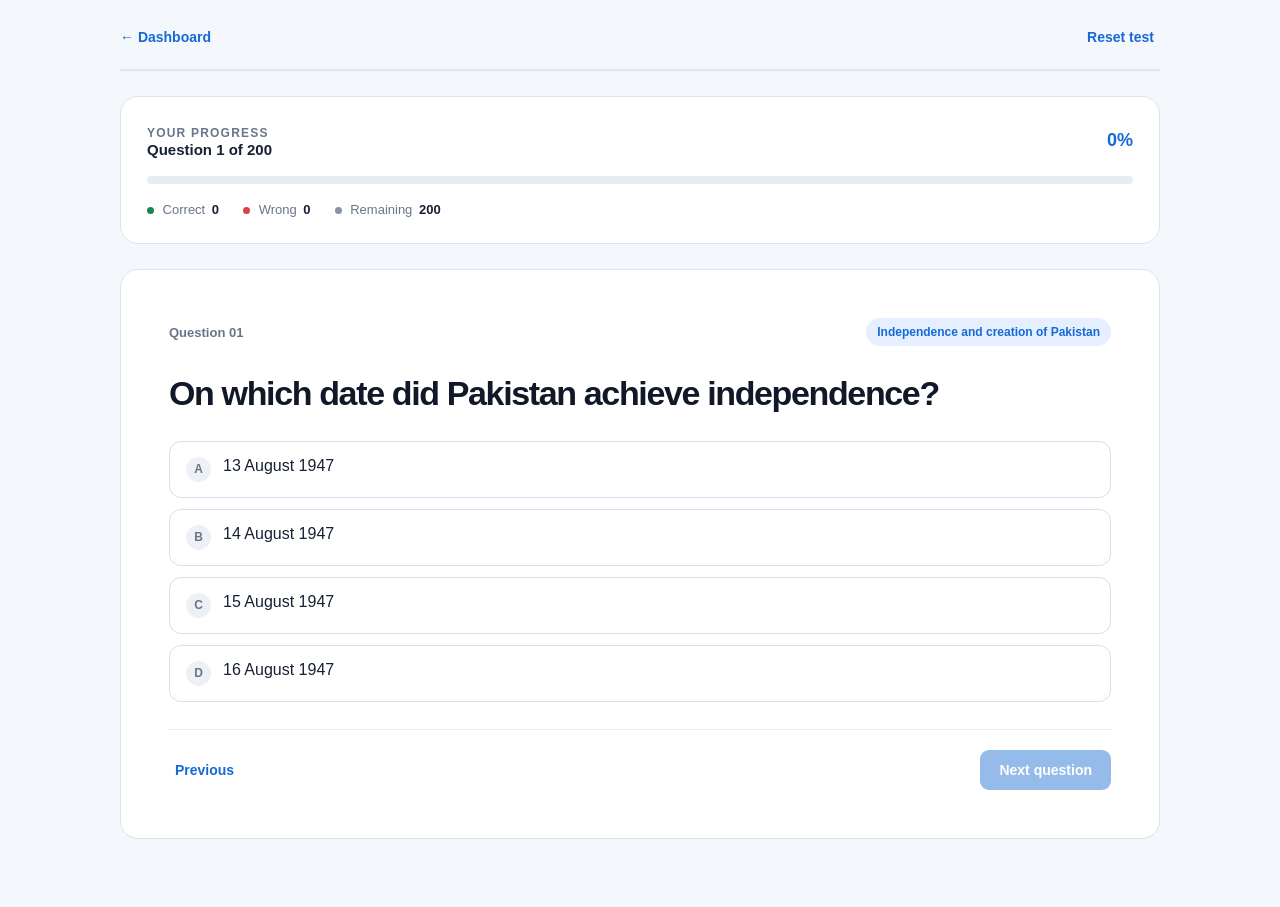
==== quiz.html @ 8bf79885 "Code Updated" ====
<!doctype html>
<html lang="en">
  <head>
    <meta charset="UTF-8" />
    <meta name="viewport" content="width=device-width, initial-scale=1" />
    <meta name="theme-color" content="#f4f7fb" />
    <title>MCQs Practice</title>
    <link rel="stylesheet" href="styles.css" />
  </head>
  <body class="quiz-page">
    <main class="app-shell">
      <header class="topbar">
        <a class="back-link" href="index.html" aria-label="Back to dashboard">← Dashboard</a>
        <button class="reset-button" id="reset-button" type="button">Reset test</button>
      </header>

      <section class="progress-card" aria-label="Test progress">
        <div class="progress-head">
          <div>
            <span class="muted-label">Your progress</span>
            <strong id="progress-label">Question 1 of 200</strong>
          </div>
          <span class="progress-percent" id="progress-percent">0%</span>
        </div>
        <div class="progress-track"><div class="progress-fill" id="progress-fill"></div></div>
        <div class="score-row">
          <span><i class="dot dot-correct"></i> Correct <strong id="correct-count">0</strong></span>
          <span><i class="dot dot-wrong"></i> Wrong <strong id="wrong-count">0</strong></span>
          <span><i class="dot dot-pending"></i> Remaining <strong id="remaining-count">200</strong></span>
        </div>
      </section>

      <section class="question-card" id="question-card">
        <div class="question-meta">
          <span class="question-number" id="question-number">Question 01</span>
          <span class="topic-pill" id="topic-pill">Pakistan Studies</span>
        </div>
        <h2 id="question-text">Loading your questions…</h2>
        <div class="options" id="options" role="group" aria-label="Answer choices"></div>
        <div class="feedback" id="feedback" aria-live="polite"></div>
        <div class="action-row">
          <button class="secondary-button" id="previous-button" type="button">Previous</button>
          <button class="primary-button" id="next-button" type="button" disabled>Choose an answer</button>
        </div>
      </section>

      <section class="complete-card hidden" id="complete-card">
        <div class="complete-icon">✓</div>
        <p class="eyebrow">Test complete</p>
        <h2>Nice work. You finished the test.</h2>
        <p class="completion-summary" id="completion-summary"></p>
        <button class="primary-button" id="restart-button" type="button">Try again</button>
      </section>
      <p class="loading-error hidden" id="loading-error">Questions could not be loaded. Please try again.</p>
    </main>
    <script src="app.js"></script>
  </body>
</html>
---- styles.css ----
:root {
  color-scheme: light;
  font-family: -apple-system, BlinkMacSystemFont, "SF Pro Display", "Helvetica Neue", sans-serif;
  color: #172033;
  background: #f4f7fb;
  font-synthesis: none;
  text-rendering: optimizeLegibility;
}

* { box-sizing: border-box; }
body { margin: 0; min-width: 320px; background: #f4f7fb; }
button, a { font: inherit; }
a { color: inherit; text-decoration: none; }
button { cursor: pointer; }

.dashboard-shell, .app-shell { width: min(100% - 32px, 1040px); margin: 0 auto; }
.dashboard-shell { padding: 70px 0; }
.brand { display: flex; align-items: center; gap: 15px; }
.brand-mark {
  display: grid; place-items: center; width: 52px; height: 52px;
  border-radius: 14px; color: #fff; background: #1268d9; font-size: 24px; font-weight: 800;
}
.eyebrow, .muted-label {
  margin: 0 0 5px; color: #69758a; font-size: 12px; font-weight: 800;
  letter-spacing: .1em; text-transform: uppercase;
}
h1, h2, p { margin-top: 0; }
h1 { margin-bottom: 0; color: #111827; font-size: clamp(24px, 4vw, 36px); letter-spacing: -.04em; }
.quiz-grid { display: grid; grid-template-columns: repeat(3, 1fr); gap: 18px; }
.quiz-tile {
  display: flex; align-items: center; min-height: 170px; padding: 25px;
  border: 0; border-radius: 18px; transition: transform .18s ease;
}
.quiz-tile:hover { transform: translateY(-3px); }
.tile-blue { color: #fff; background: #1769d5; }
.tile-green { color: #123b2b; background: #a9dec4; }
.tile-orange { color: #4a2d0b; background: #ffd18a; }
.tile-content { display: flex; flex: 1; flex-direction: column; gap: 7px; }
.tile-content strong { font-size: 18px; line-height: 1.2; }
.tile-content span { font-size: 13px; opacity: .78; }

.app-shell { padding: 28px 0 68px; }
.topbar {
  display: flex; align-items: center; justify-content: space-between; gap: 18px;
  padding-bottom: 23px; border-bottom: 2px solid #dfe6ef;
}
.back-link { color: #1769d5; font-size: 14px; font-weight: 750; }
.reset-button { border: 0; color: #1769d5; background: transparent; font-size: 14px; font-weight: 750; }
.progress-card, .question-card, .complete-card {
  margin-top: 25px; padding: 26px; border: 1px solid #dbe3ec; border-radius: 18px; background: #fff;
}
.progress-head, .score-row, .action-row, .question-meta { display: flex; align-items: center; justify-content: space-between; }
.progress-head { gap: 16px; }
.progress-head strong { display: block; font-size: 15px; }
.progress-percent { color: #1769d5; font-size: 18px; font-weight: 800; }
.progress-track { height: 8px; margin: 18px 0; overflow: hidden; border-radius: 8px; background: #e8edf3; }
.progress-fill { width: 0; height: 100%; background: #1769d5; transition: width .3s ease; }
.score-row { justify-content: flex-start; gap: 24px; color: #69758a; font-size: 13px; }
.score-row strong { margin-left: 3px; color: #172033; }
.dot { display: inline-block; width: 7px; height: 7px; margin-right: 5px; border-radius: 50%; }
.dot-correct { background: #198754; } .dot-wrong { background: #d64545; } .dot-pending { background: #8793a5; }
.question-card { padding: clamp(27px, 5vw, 48px); }
.question-number { color: #69758a; font-size: 13px; font-weight: 750; }
.topic-pill { padding: 7px 11px; border-radius: 999px; color: #1769d5; background: #e5efff; font-size: 12px; font-weight: 750; }
h2 { color: #111827; }
.question-card h2 { margin: 27px 0; font-size: clamp(24px, 4vw, 34px); line-height: 1.2; letter-spacing: -.04em; }
.options { display: grid; gap: 11px; }
.option {
  display: flex; align-items: flex-start; width: 100%; padding: 15px 16px;
  border: 1px solid #d5dee9; border-radius: 12px; color: #172033; background: #fff;
  text-align: left; transition: border-color .15s, background .15s;
}
.option:hover:not(:disabled) { border-color: #1769d5; background: #f2f7ff; }
.option:disabled { cursor: default; }
.option-letter {
  display: grid; flex: 0 0 25px; place-items: center; width: 25px; height: 25px;
  margin-right: 12px; border-radius: 50%; color: #69758a; background: #edf1f5; font-size: 12px; font-weight: 800;
}
.option.correct { border-color: #198754; background: #e8f7ef; }
.option.correct .option-letter { color: #fff; background: #198754; }
.option.wrong { border-color: #d64545; background: #fff0f0; }
.option.wrong .option-letter { color: #fff; background: #d64545; }
.feedback { margin-top: 18px; color: #198754; font-size: 14px; font-weight: 600; line-height: 1.5; }
.feedback strong { color: #146c43; font-weight: 800; }
.action-row { margin-top: 27px; padding-top: 20px; border-top: 1px solid #e8edf3; }
.primary-button { padding: 12px 19px; border: 0; border-radius: 9px; color: #fff; background: #1769d5; font-size: 14px; font-weight: 750; }
.primary-button:hover:not(:disabled) { background: #0e58ba; }
.primary-button:disabled { cursor: not-allowed; opacity: .45; }
.secondary-button { border: 0; color: #1769d5; background: transparent; font-size: 14px; font-weight: 750; }
.complete-card { padding: 55px 30px; text-align: center; }
.complete-icon { display: grid; place-items: center; width: 56px; height: 56px; margin: 0 auto 20px; border-radius: 50%; color: #fff; background: #198754; font-size: 30px; }
.complete-card h2 { margin: 12px 0; }
.completion-summary { margin: 0 auto 26px; color: #69758a; line-height: 1.6; }
.loading-error { margin-top: 20px; padding: 15px; color: #a52b2b; background: #ffe8e8; }
.hidden { display: none; }

@media (max-width: 700px) {
  .dashboard-shell, .app-shell { width: min(100% - 24px, 560px); }
  .dashboard-shell { padding-top: 28px; }
  .quiz-grid { grid-template-columns: 1fr; gap: 12px; }
  .quiz-tile { min-height: 112px; padding: 20px; }
  .topbar { padding-bottom: 18px; }
  .progress-card, .question-card { padding: 21px; }
  .score-row { justify-content: space-between; gap: 8px; font-size: 12px; }
}
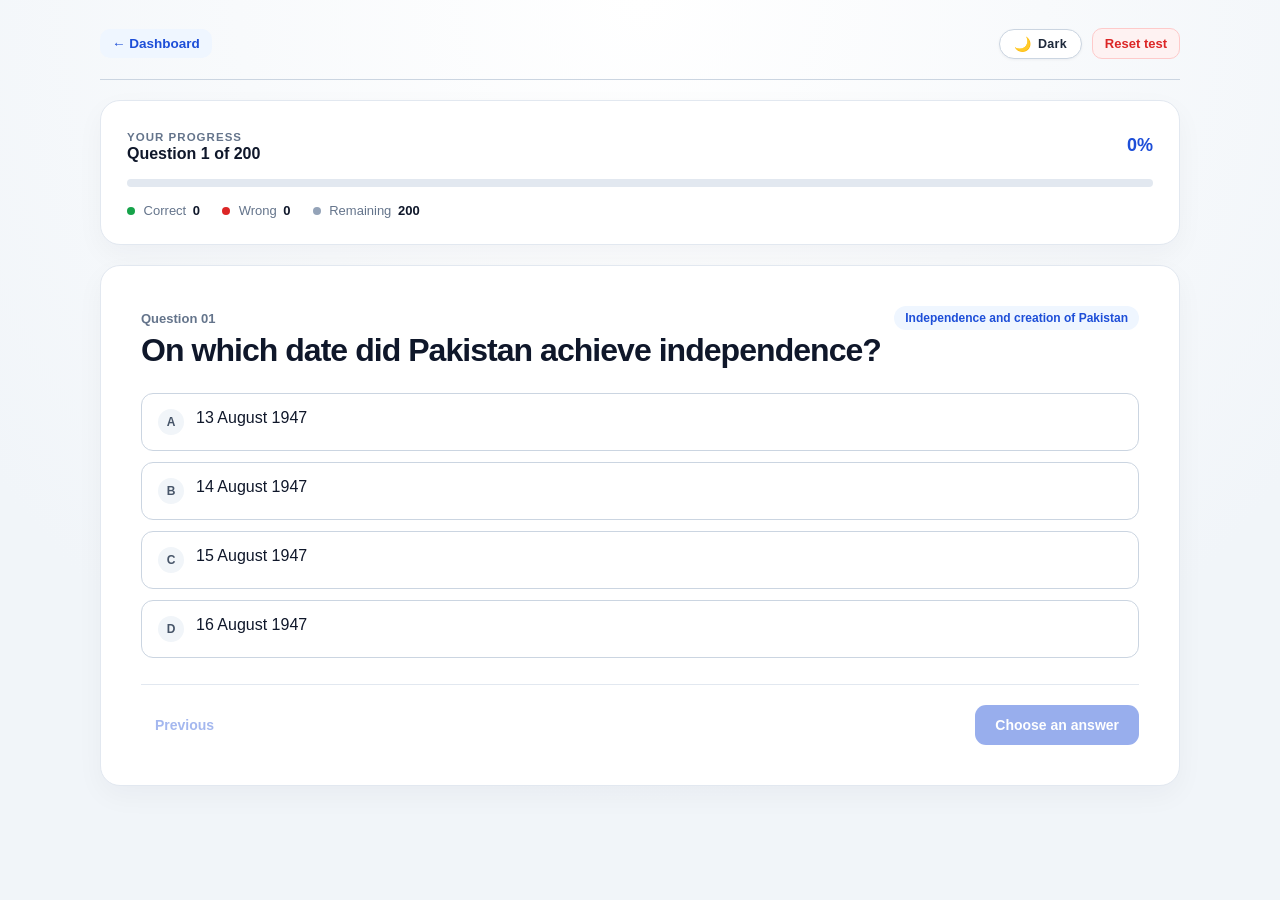
==== commit 4930cf03: "theme added" ====
--- a/quiz.html
+++ b/quiz.html
@@ -5,13 +5,23 @@
     <meta name="viewport" content="width=device-width, initial-scale=1" />
     <meta name="theme-color" content="#f4f7fb" />
     <title>MCQs Practice</title>
+    <script>
+      (function(){try{var t=localStorage.getItem("exam-portal-theme")||(window.matchMedia&&window.matchMedia("(prefers-color-scheme: dark)").matches?"dark":"light");document.documentElement.setAttribute("data-theme",t);}catch(e){}})();
+    </script>
     <link rel="stylesheet" href="styles.css" />
+    <script src="theme.js" defer></script>
   </head>
   <body class="quiz-page">
     <main class="app-shell">
       <header class="topbar">
         <a class="back-link" href="index.html" aria-label="Back to dashboard">← Dashboard</a>
-        <button class="reset-button" id="reset-button" type="button">Reset test</button>
+        <div class="topbar-actions">
+          <button class="theme-toggle-button" id="theme-toggle" type="button" aria-label="Toggle dark theme" title="Toggle dark mode">
+            <span class="theme-icon" aria-hidden="true">🌙</span>
+            <span class="theme-text">Dark</span>
+          </button>
+          <button class="reset-button" id="reset-button" type="button">Reset test</button>
+        </div>
       </header>
 
       <section class="progress-card" aria-label="Test progress">
--- a/styles.css
+++ b/styles.css
@@ -1,105 +1,2603 @@
 :root {
   color-scheme: light;
-  font-family: -apple-system, BlinkMacSystemFont, "SF Pro Display", "Helvetica Neue", sans-serif;
-  color: #172033;
-  background: #f4f7fb;
+  font-family: -apple-system, BlinkMacSystemFont, "SF Pro Display", "Inter", "Segoe UI", Roboto, sans-serif;
+  color: #0f172a;
+  background: #f1f5f9;
   font-synthesis: none;
   text-rendering: optimizeLegibility;
-}
-
-* { box-sizing: border-box; }
-body { margin: 0; min-width: 320px; background: #f4f7fb; }
-button, a { font: inherit; }
-a { color: inherit; text-decoration: none; }
-button { cursor: pointer; }
-
-.dashboard-shell, .app-shell { width: min(100% - 32px, 1040px); margin: 0 auto; }
-.dashboard-shell { padding: 70px 0; }
-.brand { display: flex; align-items: center; gap: 15px; }
+  -webkit-font-smoothing: antialiased;
+}
+
+* {
+  box-sizing: border-box;
+}
+
+body {
+  margin: 0;
+  min-width: 320px;
+  background: radial-gradient(circle at 50% 0%, #ffffff 0%, #f1f5f9 75%);
+  color: #0f172a;
+}
+
+button,
+a,
+input,
+textarea {
+  font: inherit;
+}
+
+a {
+  color: inherit;
+  text-decoration: none;
+}
+
+button {
+  cursor: pointer;
+}
+
+.dashboard-shell,
+.app-shell {
+  width: min(100% - 32px, 1080px);
+  margin: 0 auto;
+}
+
+.dashboard-shell {
+  padding: 44px 0 72px;
+}
+
+/* Portal Header */
+.portal-header {
+  display: flex;
+  align-items: center;
+  justify-content: space-between;
+  gap: 20px;
+  margin-bottom: 28px;
+  padding: 22px 28px;
+  border: 1px solid #e2e8f0;
+  border-radius: 22px;
+  background: rgba(255, 255, 255, 0.9);
+  box-shadow: 0 8px 24px rgba(15, 23, 42, 0.04);
+  backdrop-filter: blur(8px);
+}
+
+.brand {
+  display: flex;
+  align-items: center;
+  gap: 16px;
+}
+
 .brand-mark {
-  display: grid; place-items: center; width: 52px; height: 52px;
-  border-radius: 14px; color: #fff; background: #1268d9; font-size: 24px; font-weight: 800;
-}
-.eyebrow, .muted-label {
-  margin: 0 0 5px; color: #69758a; font-size: 12px; font-weight: 800;
-  letter-spacing: .1em; text-transform: uppercase;
-}
-h1, h2, p { margin-top: 0; }
-h1 { margin-bottom: 0; color: #111827; font-size: clamp(24px, 4vw, 36px); letter-spacing: -.04em; }
-.quiz-grid { display: grid; grid-template-columns: repeat(3, 1fr); gap: 18px; }
+  display: grid;
+  place-items: center;
+  width: 48px;
+  height: 48px;
+  border-radius: 14px;
+  color: #fff;
+  background: linear-gradient(135deg, #1d4ed8, #2563eb);
+  font-size: 22px;
+  font-weight: 800;
+  box-shadow: 0 6px 16px rgba(37, 99, 235, 0.25);
+}
+
+.portal-title {
+  margin: 0;
+  color: #0f172a;
+  font-size: clamp(20px, 3vw, 26px);
+  font-weight: 800;
+  letter-spacing: -0.03em;
+}
+
+.portal-stats {
+  display: flex;
+  align-items: center;
+  gap: 10px;
+  flex-wrap: wrap;
+}
+
+.stat-chip {
+  padding: 7px 13px;
+  border: 1px solid #e2e8f0;
+  border-radius: 999px;
+  color: #475569;
+  background: #f8fafc;
+  font-size: 12.5px;
+  font-weight: 600;
+}
+
+.stat-chip strong {
+  color: #1d4ed8;
+  font-weight: 800;
+}
+
+/* Dashboard Categories & Cards */
+.dashboard-categories {
+  display: grid;
+  gap: 28px;
+}
+
+.category-card {
+  padding: 30px;
+  border: 1px solid #e2e8f0;
+  border-radius: 24px;
+  background: #ffffff;
+  box-shadow: 0 12px 32px rgba(15, 23, 42, 0.05);
+}
+
+.category-issb {
+  background: linear-gradient(180deg, #ffffff 0%, #f8faff 100%);
+  border-color: #dbeafe;
+}
+
+.category-header {
+  display: flex;
+  align-items: flex-start;
+  justify-content: space-between;
+  gap: 18px;
+  margin-bottom: 22px;
+}
+
+.eyebrow,
+.muted-label {
+  margin: 0 0 5px;
+  color: #64748b;
+  font-size: 11.5px;
+  font-weight: 800;
+  letter-spacing: 0.09em;
+  text-transform: uppercase;
+}
+
+h1,
+h2,
+h3,
+p {
+  margin-top: 0;
+}
+
+.category-title {
+  margin: 0;
+  color: #0f172a;
+  font-size: clamp(24px, 3.5vw, 32px);
+  font-weight: 800;
+  letter-spacing: -0.035em;
+}
+
+.category-count {
+  padding: 7px 13px;
+  border-radius: 999px;
+  color: #1d4ed8;
+  background: #eff6ff;
+  border: 1px solid #dbeafe;
+  font-size: 12px;
+  font-weight: 800;
+  white-space: nowrap;
+}
+
+.quiz-grid {
+  display: grid;
+  grid-template-columns: repeat(3, 1fr);
+  gap: 16px;
+}
+
 .quiz-tile {
-  display: flex; align-items: center; min-height: 170px; padding: 25px;
-  border: 0; border-radius: 18px; transition: transform .18s ease;
-}
-.quiz-tile:hover { transform: translateY(-3px); }
-.tile-blue { color: #fff; background: #1769d5; }
-.tile-green { color: #123b2b; background: #a9dec4; }
-.tile-orange { color: #4a2d0b; background: #ffd18a; }
-.tile-content { display: flex; flex: 1; flex-direction: column; gap: 7px; }
-.tile-content strong { font-size: 18px; line-height: 1.2; }
-.tile-content span { font-size: 13px; opacity: .78; }
-
-.app-shell { padding: 28px 0 68px; }
+  position: relative;
+  display: flex;
+  flex-direction: column;
+  justify-content: space-between;
+  min-height: 168px;
+  padding: 22px 24px;
+  border-radius: 18px;
+  border: 1px solid rgba(15, 23, 42, 0.06);
+  transition: transform 0.18s ease, box-shadow 0.18s ease;
+  overflow: hidden;
+}
+
+.quiz-tile:hover {
+  transform: translateY(-4px);
+  box-shadow: 0 14px 28px rgba(15, 23, 42, 0.11);
+}
+
+.tile-blue {
+  color: #ffffff;
+  background: linear-gradient(135deg, #1d4ed8 0%, #2563eb 100%);
+}
+
+.tile-green {
+  color: #064e3b;
+  background: linear-gradient(135deg, #a7f3d0 0%, #6ee7b7 100%);
+}
+
+.tile-orange {
+  color: #7c2d12;
+  background: linear-gradient(135deg, #fde68a 0%, #fcd34d 100%);
+}
+
+.tile-purple {
+  color: #3b0764;
+  background: linear-gradient(135deg, #e9d5ff 0%, #d8b4fe 100%);
+}
+
+.tile-teal {
+  color: #134e4a;
+  background: linear-gradient(135deg, #99f6e4 0%, #5eead4 100%);
+}
+
+.tile-slate {
+  color: #f8fafc;
+  background: linear-gradient(135deg, #1e293b 0%, #334155 100%);
+}
+
+.tile-content {
+  display: flex;
+  flex-direction: column;
+  gap: 6px;
+}
+
+.tile-tag {
+  display: inline-block;
+  width: fit-content;
+  padding: 3px 9px;
+  border-radius: 999px;
+  background: rgba(255, 255, 255, 0.22);
+  font-size: 11px;
+  font-weight: 800;
+  letter-spacing: 0.04em;
+  text-transform: uppercase;
+}
+
+.tile-green .tile-tag,
+.tile-orange .tile-tag,
+.tile-purple .tile-tag,
+.tile-teal .tile-tag {
+  background: rgba(15, 23, 42, 0.08);
+}
+
+.tile-content strong {
+  font-size: 19px;
+  font-weight: 800;
+  line-height: 1.25;
+  letter-spacing: -0.02em;
+}
+
+.tile-meta {
+  font-size: 13px;
+  font-weight: 500;
+  opacity: 0.84;
+}
+
+.tile-progress {
+  display: inline-flex;
+  align-items: center;
+  width: fit-content;
+  margin-top: 16px;
+  padding: 5px 11px;
+  border-radius: 999px;
+  background: rgba(255, 255, 255, 0.2);
+  font-size: 12px;
+  font-weight: 700;
+}
+
+.tile-green .tile-progress,
+.tile-orange .tile-progress,
+.tile-purple .tile-progress,
+.tile-teal .tile-progress {
+  background: rgba(255, 255, 255, 0.55);
+}
+
+.tile-progress.has-progress {
+  background: rgba(255, 255, 255, 0.92);
+  color: #0f172a;
+  box-shadow: 0 2px 8px rgba(15, 23, 42, 0.08);
+}
+
+/* Shared Quiz & Simulator Shell */
+.app-shell {
+  padding: 28px 0 72px;
+}
+
 .topbar {
-  display: flex; align-items: center; justify-content: space-between; gap: 18px;
-  padding-bottom: 23px; border-bottom: 2px solid #dfe6ef;
-}
-.back-link { color: #1769d5; font-size: 14px; font-weight: 750; }
-.reset-button { border: 0; color: #1769d5; background: transparent; font-size: 14px; font-weight: 750; }
-.progress-card, .question-card, .complete-card {
-  margin-top: 25px; padding: 26px; border: 1px solid #dbe3ec; border-radius: 18px; background: #fff;
-}
-.progress-head, .score-row, .action-row, .question-meta { display: flex; align-items: center; justify-content: space-between; }
-.progress-head { gap: 16px; }
-.progress-head strong { display: block; font-size: 15px; }
-.progress-percent { color: #1769d5; font-size: 18px; font-weight: 800; }
-.progress-track { height: 8px; margin: 18px 0; overflow: hidden; border-radius: 8px; background: #e8edf3; }
-.progress-fill { width: 0; height: 100%; background: #1769d5; transition: width .3s ease; }
-.score-row { justify-content: flex-start; gap: 24px; color: #69758a; font-size: 13px; }
-.score-row strong { margin-left: 3px; color: #172033; }
-.dot { display: inline-block; width: 7px; height: 7px; margin-right: 5px; border-radius: 50%; }
-.dot-correct { background: #198754; } .dot-wrong { background: #d64545; } .dot-pending { background: #8793a5; }
-.question-card { padding: clamp(27px, 5vw, 48px); }
-.question-number { color: #69758a; font-size: 13px; font-weight: 750; }
-.topic-pill { padding: 7px 11px; border-radius: 999px; color: #1769d5; background: #e5efff; font-size: 12px; font-weight: 750; }
-h2 { color: #111827; }
-.question-card h2 { margin: 27px 0; font-size: clamp(24px, 4vw, 34px); line-height: 1.2; letter-spacing: -.04em; }
-.options { display: grid; gap: 11px; }
+  display: flex;
+  align-items: center;
+  justify-content: space-between;
+  gap: 16px;
+  padding-bottom: 20px;
+  border-bottom: 1px solid #cbd5e1;
+}
+
+.topbar-left {
+  display: flex;
+  align-items: center;
+  gap: 10px;
+  flex-wrap: wrap;
+}
+
+.topbar-divider {
+  color: #94a3b8;
+  font-weight: 600;
+}
+
+.topbar-badge {
+  color: #334155;
+  font-size: 14px;
+  font-weight: 700;
+}
+
+.back-link {
+  display: inline-flex;
+  align-items: center;
+  gap: 6px;
+  padding: 7px 12px;
+  border-radius: 10px;
+  color: #1d4ed8;
+  background: #eff6ff;
+  font-size: 13.5px;
+  font-weight: 750;
+  transition: background 0.15s;
+}
+
+.back-link:hover {
+  background: #dbeafe;
+}
+
+.reset-button {
+  padding: 7px 12px;
+  border: 1px solid #fecaca;
+  border-radius: 10px;
+  color: #dc2626;
+  background: #fef2f2;
+  font-size: 13px;
+  font-weight: 700;
+  transition: background 0.15s;
+}
+
+.reset-button:hover {
+  background: #fee2e2;
+}
+
+/* ISSB Test Switcher Tabs */
+.test-switcher {
+  display: flex;
+  align-items: center;
+  gap: 8px;
+  margin-top: 18px;
+  padding: 6px;
+  border: 1px solid #e2e8f0;
+  border-radius: 14px;
+  background: #ffffff;
+  overflow-x: auto;
+}
+
+.test-tab {
+  flex: 1;
+  min-width: fit-content;
+  padding: 9px 14px;
+  border: 0;
+  border-radius: 10px;
+  color: #475569;
+  background: transparent;
+  font-size: 13px;
+  font-weight: 700;
+  white-space: nowrap;
+  transition: all 0.15s ease;
+}
+
+.test-tab:hover {
+  color: #0f172a;
+  background: #f1f5f9;
+}
+
+.test-tab.active {
+  color: #ffffff;
+  background: #1d4ed8;
+  box-shadow: 0 4px 12px rgba(29, 78, 216, 0.25);
+}
+
+.issb-actions {
+  display: flex;
+  align-items: center;
+  gap: 10px;
+  flex-wrap: wrap;
+}
+
+.report-trigger-button {
+  padding: 8px 14px;
+  border: 1px solid #bfdbfe;
+  border-radius: 10px;
+  color: #1e40af;
+  background: #eff6ff;
+  font-size: 13px;
+  font-weight: 750;
+  transition: all 0.15s;
+}
+
+.report-trigger-button:hover {
+  background: #dbeafe;
+  border-color: #93c5fd;
+}
+
+/* Progress & Telemetry Card */
+.progress-card,
+.question-card,
+.complete-card,
+.report-card {
+  margin-top: 20px;
+  padding: 26px;
+  border: 1px solid #e2e8f0;
+  border-radius: 20px;
+  background: #ffffff;
+  box-shadow: 0 10px 28px rgba(15, 23, 42, 0.04);
+}
+
+.progress-head,
+.score-row,
+.action-row,
+.question-meta {
+  display: flex;
+  align-items: center;
+  justify-content: space-between;
+  gap: 14px;
+  flex-wrap: wrap;
+}
+
+.progress-head strong {
+  display: block;
+  font-size: 16px;
+  font-weight: 800;
+}
+
+.timer-group {
+  display: flex;
+  align-items: center;
+  gap: 12px;
+}
+
+.item-timer-pill,
+.total-timer-pill {
+  display: flex;
+  flex-direction: column;
+  align-items: flex-end;
+  padding: 7px 13px;
+  border-radius: 12px;
+  border: 1px solid #e2e8f0;
+  background: #f8fafc;
+}
+
+.item-timer-pill.timer-warning {
+  border-color: #fca5a5;
+  background: #fef2f2;
+  color: #dc2626;
+}
+
+.timer-caption {
+  color: #64748b;
+  font-size: 10.5px;
+  font-weight: 700;
+  text-transform: uppercase;
+  letter-spacing: 0.05em;
+}
+
+.item-timer-pill strong,
+.progress-percent {
+  color: #1d4ed8;
+  font-size: 18px;
+  font-weight: 800;
+  font-variant-numeric: tabular-nums;
+}
+
+.item-timer-pill.timer-warning strong {
+  color: #dc2626;
+}
+
+.progress-track {
+  height: 8px;
+  margin: 16px 0;
+  overflow: hidden;
+  border-radius: 999px;
+  background: #e2e8f0;
+}
+
+.progress-fill {
+  width: 0;
+  height: 100%;
+  background: linear-gradient(90deg, #2563eb, #1d4ed8);
+  transition: width 0.25s ease;
+}
+
+.score-row {
+  justify-content: flex-start;
+  gap: 22px;
+  color: #64748b;
+  font-size: 13px;
+}
+
+.issb-score-row {
+  justify-content: space-between;
+}
+
+.score-stats {
+  display: flex;
+  align-items: center;
+  gap: 20px;
+  flex-wrap: wrap;
+}
+
+.score-row strong {
+  margin-left: 3px;
+  color: #0f172a;
+}
+
+.save-pill {
+  padding: 3px 9px;
+  border-radius: 999px;
+  color: #0f766e;
+  background: #f0fdfa;
+  font-size: 12px;
+  font-weight: 600;
+}
+
+.map-toggle-button {
+  padding: 5px 11px;
+  border: 1px solid #cbd5e1;
+  border-radius: 8px;
+  color: #334155;
+  background: #f8fafc;
+  font-size: 12px;
+  font-weight: 700;
+}
+
+.map-toggle-button:hover {
+  background: #f1f5f9;
+}
+
+.question-map {
+  display: grid;
+  grid-template-columns: repeat(auto-fill, minmax(36px, 1fr));
+  gap: 6px;
+  margin-top: 16px;
+  padding-top: 16px;
+  border-top: 1px solid #e2e8f0;
+  max-height: 210px;
+  overflow-y: auto;
+}
+
+.map-dot {
+  height: 34px;
+  border: 1px solid #cbd5e1;
+  border-radius: 8px;
+  color: #475569;
+  background: #f8fafc;
+  font-size: 12px;
+  font-weight: 700;
+  transition: all 0.12s;
+}
+
+.map-dot:hover {
+  border-color: #2563eb;
+  color: #1d4ed8;
+}
+
+.map-dot.answered {
+  border-color: #86efac;
+  color: #166534;
+  background: #dcfce7;
+}
+
+.map-dot.current {
+  border: 2px solid #1d4ed8;
+  color: #1d4ed8;
+  background: #eff6ff;
+  font-weight: 800;
+}
+
+.dot {
+  display: inline-block;
+  width: 8px;
+  height: 8px;
+  margin-right: 5px;
+  border-radius: 50%;
+}
+
+.dot-correct {
+  background: #16a34a;
+}
+
+.dot-wrong {
+  background: #dc2626;
+}
+
+.dot-pending {
+  background: #94a3b8;
+}
+
+/* Question & Simulator Stage */
+.question-card {
+  padding: clamp(24px, 4vw, 40px);
+}
+
+.meta-left {
+  display: flex;
+  align-items: center;
+  gap: 10px;
+}
+
+.question-number {
+  color: #64748b;
+  font-size: 13px;
+  font-weight: 750;
+}
+
+.topic-pill {
+  padding: 5px 11px;
+  border-radius: 999px;
+  color: #1d4ed8;
+  background: #eff6ff;
+  font-size: 12px;
+  font-weight: 800;
+}
+
+.simulator-mode-controls {
+  display: flex;
+  align-items: center;
+  gap: 10px;
+  flex-wrap: wrap;
+}
+
+.mode-toggle-pill {
+  display: inline-flex;
+  align-items: center;
+  gap: 6px;
+  padding: 5px 11px;
+  border: 1px solid #cbd5e1;
+  border-radius: 999px;
+  color: #334155;
+  background: #f8fafc;
+  font-size: 12px;
+  font-weight: 600;
+  cursor: pointer;
+}
+
+.mode-toggle-pill input {
+  accent-color: #1d4ed8;
+}
+
+.source-note {
+  margin: 12px 0 20px;
+  color: #64748b;
+  font-size: 13.5px;
+  line-height: 1.5;
+}
+
+.item-timer-bar-wrap {
+  height: 6px;
+  margin-bottom: 20px;
+  overflow: hidden;
+  border-radius: 999px;
+  background: #e2e8f0;
+}
+
+.item-timer-bar-fill {
+  width: 100%;
+  height: 100%;
+  background: #2563eb;
+  transition: width 0.35s linear, background-color 0.2s;
+}
+
+.item-timer-bar-fill.urgent {
+  background: #dc2626;
+}
+
+.prompt-stage {
+  margin: 18px 0 24px;
+}
+
+.prompt-stage h2,
+.question-card h2 {
+  margin: 0;
+  color: #0f172a;
+  font-size: clamp(22px, 3.6vw, 32px);
+  line-height: 1.28;
+  letter-spacing: -0.03em;
+}
+
+/* WAT Flash Stage & ISSB Projector Screen */
+.prompt-stage.mode-wat {
+  display: block;
+  width: 100%;
+}
+
+.wat-projector-shell {
+  display: flex;
+  flex-direction: column;
+  align-items: center;
+  justify-content: center;
+  width: 100%;
+  padding: 30px 24px;
+  border: 2px solid #93c5fd;
+  border-radius: 20px;
+  background: linear-gradient(135deg, #f0f7ff 0%, #ffffff 50%, #f0fdf4 100%);
+  box-shadow: 0 10px 30px rgba(37, 99, 235, 0.08);
+  position: relative;
+  transition: all 0.25s ease;
+  overflow: hidden;
+}
+
+.wat-projector-shell.urgent {
+  border-color: #ef4444 !important;
+  background: linear-gradient(135deg, #fff1f2 0%, #ffffff 50%, #fff7ed 100%) !important;
+  box-shadow: 0 0 0 4px rgba(239, 68, 68, 0.22), 0 12px 36px rgba(239, 68, 68, 0.16) !important;
+}
+
+.wat-projector-header {
+  display: flex;
+  align-items: center;
+  justify-content: space-between;
+  gap: 12px;
+  width: 100%;
+  margin-bottom: 8px;
+  flex-wrap: wrap;
+}
+
+.wat-stage-timer-pill {
+  display: inline-flex;
+  align-items: center;
+  gap: 5px;
+  padding: 3px 9px;
+  border-radius: 999px;
+  background: #eff6ff;
+  border: 1px solid #bfdbfe;
+  color: #1d4ed8;
+  font-weight: 700;
+  transition: all 0.2s ease;
+  user-select: none;
+}
+
+.wat-stage-timer-pill.urgent {
+  background: #fee2e2 !important;
+  border-color: #ef4444 !important;
+  color: #b91c1c !important;
+  animation: urgentPulse 0.6s ease infinite;
+}
+
+@keyframes urgentPulse {
+  0%, 100% { transform: scale(1); }
+  50% { transform: scale(1.06); }
+}
+
+.wat-timer-icon {
+  font-size: 11px;
+  line-height: 1;
+}
+
+.wat-timer-val {
+  font-size: 12.5px;
+  font-weight: 800;
+  font-variant-numeric: tabular-nums;
+  letter-spacing: -0.01em;
+}
+
+.wat-timer-label {
+  font-size: 8.5px;
+  color: #64748b;
+  font-weight: 800;
+  letter-spacing: 0.04em;
+}
+
+.wat-stage-timer-pill.urgent .wat-timer-label {
+  color: #b91c1c;
+}
+
+.wat-header-right {
+  display: flex;
+  align-items: center;
+  gap: 8px;
+}
+
+.wat-counter-badge {
+  padding: 3px 9px;
+  border-radius: 999px;
+  background: #e0f2fe;
+  color: #0369a1;
+  font-size: 11px;
+  font-weight: 800;
+  letter-spacing: 0.05em;
+}
+
+.wat-word-display {
+  margin: 24px 0 16px;
+  color: #0f172a;
+  font-size: clamp(46px, 9vw, 80px);
+  font-weight: 900;
+  letter-spacing: 0.08em;
+  text-transform: uppercase;
+  text-align: center;
+  user-select: none;
+  line-height: 1.15;
+  text-shadow: 0 2px 4px rgba(15, 23, 42, 0.06);
+}
+
+/* Slide Transition Flash Animation */
+@keyframes watProjectorSlide {
+  0% {
+    opacity: 0.15;
+    transform: scale(0.96);
+    filter: brightness(1.8);
+  }
+  50% {
+    opacity: 0.85;
+  }
+  100% {
+    opacity: 1;
+    transform: scale(1);
+    filter: brightness(1);
+  }
+}
+
+.wat-flash-active {
+  animation: watProjectorSlide 0.24s cubic-bezier(0.2, 0.9, 0.3, 1) !important;
+}
+
+/* Dark Theme Overrides for WAT Projector */
+html[data-theme="dark"] .wat-projector-shell {
+  border-color: #1e3a8a;
+  background: linear-gradient(135deg, #0f172a 0%, #111827 50%, #0c1a2e 100%);
+  box-shadow: 0 10px 30px rgba(0, 0, 0, 0.45);
+}
+
+html[data-theme="dark"] .wat-projector-shell.urgent {
+  border-color: #ef4444 !important;
+  background: linear-gradient(135deg, #2b0f14 0%, #171c2b 60%, #111827 100%) !important;
+  box-shadow: 0 0 0 4px rgba(239, 68, 68, 0.25), 0 12px 36px rgba(239, 68, 68, 0.3) !important;
+}
+
+html[data-theme="dark"] .wat-counter-badge {
+  background: #1e293b;
+  color: #93c5fd;
+}
+
+html[data-theme="dark"] .wat-word-display {
+  color: #f8fafc;
+  text-shadow: 0 2px 12px rgba(37, 99, 235, 0.35);
+}
+
+html[data-theme="dark"] .wat-stage-timer-pill {
+  background: #172554;
+  border-color: #1e40af;
+  color: #93c5fd;
+}
+
+html[data-theme="dark"] .wat-stage-timer-pill.urgent {
+  background: #450a0a !important;
+  border-color: #b91c1c !important;
+  color: #fca5a5 !important;
+}
+
+html[data-theme="dark"] .wat-stage-timer-pill.urgent .wat-timer-label {
+  color: #fca5a5;
+}
+
+/* Story & SRT Prompt Stage */
+.prompt-stage.mode-story,
+.prompt-stage.mode-srt {
+  padding: 20px 22px;
+  border-left: 4px solid #2563eb;
+  border-radius: 12px;
+  background: #f8fafc;
+}
+
+.prompt-stage.mode-story h2,
+.prompt-stage.mode-srt h2 {
+  font-size: clamp(18px, 2.5vw, 22px);
+  font-weight: 700;
+  line-height: 1.5;
+  letter-spacing: -0.01em;
+}
+
+/* Academic Options */
+.options {
+  display: grid;
+  gap: 11px;
+  margin-top: 22px;
+}
+
 .option {
-  display: flex; align-items: flex-start; width: 100%; padding: 15px 16px;
-  border: 1px solid #d5dee9; border-radius: 12px; color: #172033; background: #fff;
-  text-align: left; transition: border-color .15s, background .15s;
-}
-.option:hover:not(:disabled) { border-color: #1769d5; background: #f2f7ff; }
-.option:disabled { cursor: default; }
+  display: flex;
+  align-items: flex-start;
+  width: 100%;
+  padding: 15px 16px;
+  border: 1px solid #cbd5e1;
+  border-radius: 12px;
+  color: #0f172a;
+  background: #ffffff;
+  text-align: left;
+  transition: border-color 0.15s, background 0.15s;
+}
+
+.option:hover:not(:disabled) {
+  border-color: #2563eb;
+  background: #f8faff;
+}
+
+.option:disabled {
+  cursor: default;
+}
+
 .option-letter {
-  display: grid; flex: 0 0 25px; place-items: center; width: 25px; height: 25px;
-  margin-right: 12px; border-radius: 50%; color: #69758a; background: #edf1f5; font-size: 12px; font-weight: 800;
-}
-.option.correct { border-color: #198754; background: #e8f7ef; }
-.option.correct .option-letter { color: #fff; background: #198754; }
-.option.wrong { border-color: #d64545; background: #fff0f0; }
-.option.wrong .option-letter { color: #fff; background: #d64545; }
-.feedback { margin-top: 18px; color: #198754; font-size: 14px; font-weight: 600; line-height: 1.5; }
-.feedback strong { color: #146c43; font-weight: 800; }
-.action-row { margin-top: 27px; padding-top: 20px; border-top: 1px solid #e8edf3; }
-.primary-button { padding: 12px 19px; border: 0; border-radius: 9px; color: #fff; background: #1769d5; font-size: 14px; font-weight: 750; }
-.primary-button:hover:not(:disabled) { background: #0e58ba; }
-.primary-button:disabled { cursor: not-allowed; opacity: .45; }
-.secondary-button { border: 0; color: #1769d5; background: transparent; font-size: 14px; font-weight: 750; }
-.complete-card { padding: 55px 30px; text-align: center; }
-.complete-icon { display: grid; place-items: center; width: 56px; height: 56px; margin: 0 auto 20px; border-radius: 50%; color: #fff; background: #198754; font-size: 30px; }
-.complete-card h2 { margin: 12px 0; }
-.completion-summary { margin: 0 auto 26px; color: #69758a; line-height: 1.6; }
-.loading-error { margin-top: 20px; padding: 15px; color: #a52b2b; background: #ffe8e8; }
-.hidden { display: none; }
-
-@media (max-width: 700px) {
-  .dashboard-shell, .app-shell { width: min(100% - 24px, 560px); }
-  .dashboard-shell { padding-top: 28px; }
-  .quiz-grid { grid-template-columns: 1fr; gap: 12px; }
-  .quiz-tile { min-height: 112px; padding: 20px; }
-  .topbar { padding-bottom: 18px; }
-  .progress-card, .question-card { padding: 21px; }
-  .score-row { justify-content: space-between; gap: 8px; font-size: 12px; }
-}
+  display: grid;
+  flex: 0 0 26px;
+  place-items: center;
+  width: 26px;
+  height: 26px;
+  margin-right: 12px;
+  border-radius: 50%;
+  color: #475569;
+  background: #f1f5f9;
+  font-size: 12px;
+  font-weight: 800;
+}
+
+.option.correct {
+  border-color: #16a34a;
+  background: #f0fdf4;
+}
+
+.option.correct .option-letter {
+  color: #ffffff;
+  background: #16a34a;
+}
+
+.option.wrong {
+  border-color: #dc2626;
+  background: #fef2f2;
+}
+
+.option.wrong .option-letter {
+  color: #ffffff;
+  background: #dc2626;
+}
+
+.feedback {
+  margin-top: 18px;
+  color: #15803d;
+  font-size: 14px;
+  font-weight: 600;
+  line-height: 1.5;
+}
+
+/* OPI Likert Options */
+.likert-options {
+  display: grid;
+  grid-template-columns: repeat(7, 1fr);
+  gap: 10px;
+}
+
+.likert-option {
+  position: relative;
+  display: flex;
+  min-height: 112px;
+  flex-direction: column;
+  align-items: center;
+  justify-content: center;
+  gap: 10px;
+  padding: 14px 8px;
+  border: 1.5px solid #cbd5e1;
+  border-radius: 14px;
+  color: #334155;
+  background: #ffffff;
+  font-size: 12.5px;
+  font-weight: 700;
+  text-align: center;
+  cursor: pointer;
+  transition: all 0.15s ease;
+}
+
+.likert-option:hover {
+  border-color: #2563eb;
+  background: #f8faff;
+}
+
+.likert-option:has(input:checked) {
+  border-color: #1d4ed8;
+  color: #1e40af;
+  background: #eff6ff;
+  box-shadow: 0 4px 12px rgba(29, 78, 216, 0.12);
+}
+
+.likert-key-badge {
+  display: inline-grid;
+  place-items: center;
+  width: 22px;
+  height: 22px;
+  border-radius: 6px;
+  background: #f1f5f9;
+  color: #64748b;
+  font-size: 11px;
+  font-weight: 800;
+}
+
+.likert-option:has(input:checked) .likert-key-badge {
+  background: #1d4ed8;
+  color: #ffffff;
+}
+
+.likert-option input {
+  width: 18px;
+  height: 18px;
+  accent-color: #1d4ed8;
+}
+
+/* Text & Story Inputs for WAT, SCT, Pointer, SRT */
+.text-response-wrap {
+  display: grid;
+  gap: 12px;
+}
+
+.sct-live-preview {
+  padding: 14px 16px;
+  border: 1px dashed #cbd5e1;
+  border-radius: 12px;
+  background: #f8fafc;
+  color: #334155;
+  font-size: 15px;
+  line-height: 1.5;
+}
+
+.sct-user-part {
+  color: #1d4ed8;
+  text-decoration: underline;
+  text-underline-offset: 3px;
+}
+
+.sim-text-input,
+.sim-textarea {
+  width: 100%;
+  padding: 15px 18px;
+  border: 1.5px solid #cbd5e1;
+  border-radius: 14px;
+  color: #0f172a;
+  background: #ffffff;
+  font-size: 16px;
+  line-height: 1.5;
+  transition: border-color 0.15s, box-shadow 0.15s;
+}
+
+.sim-text-input:focus,
+.sim-textarea:focus {
+  outline: none;
+  border-color: #2563eb;
+  box-shadow: 0 0 0 4px rgba(37, 99, 235, 0.12);
+}
+
+.sim-textarea {
+  resize: vertical;
+  min-height: 140px;
+}
+
+.input-helper-row {
+  display: flex;
+  align-items: center;
+  justify-content: space-between;
+  gap: 12px;
+  color: #64748b;
+  font-size: 12.5px;
+  font-weight: 600;
+}
+
+/* Action Row & Buttons */
+.action-row {
+  margin-top: 26px;
+  padding-top: 20px;
+  border-top: 1px solid #e2e8f0;
+}
+
+.action-right {
+  display: flex;
+  align-items: center;
+  gap: 14px;
+}
+
+.keyboard-hint {
+  color: #64748b;
+  font-size: 12px;
+  font-weight: 600;
+}
+
+.primary-button {
+  padding: 12px 20px;
+  border: 0;
+  border-radius: 11px;
+  color: #ffffff;
+  background: #1d4ed8;
+  font-size: 14px;
+  font-weight: 750;
+  transition: background 0.15s, transform 0.1s;
+}
+
+.primary-button:hover:not(:disabled) {
+  background: #1e40af;
+}
+
+.primary-button:disabled {
+  cursor: not-allowed;
+  opacity: 0.45;
+}
+
+.primary-button.copied-success {
+  background: #15803d;
+}
+
+.secondary-button {
+  padding: 9px 14px;
+  border: 0;
+  border-radius: 10px;
+  color: #1d4ed8;
+  background: transparent;
+  font-size: 14px;
+  font-weight: 750;
+}
+
+.secondary-button:hover:not(:disabled) {
+  background: #eff6ff;
+}
+
+.secondary-button:disabled {
+  opacity: 0.4;
+  cursor: not-allowed;
+}
+
+.secondary-button.outline-btn {
+  border: 1px solid #cbd5e1;
+  color: #1e293b;
+  background: #ffffff;
+}
+
+.secondary-button.outline-btn:hover {
+  border-color: #94a3b8;
+  background: #f8fafc;
+}
+
+/* Report & AI Export Studio */
+.report-header {
+  display: flex;
+  align-items: flex-start;
+  justify-content: space-between;
+  gap: 16px;
+  padding-bottom: 20px;
+  border-bottom: 1px solid #e2e8f0;
+}
+
+.report-header h2 {
+  margin: 4px 0 8px;
+  font-size: clamp(22px, 3vw, 28px);
+}
+
+.report-subtitle {
+  margin: 0;
+  color: #475569;
+  font-size: 14px;
+  line-height: 1.5;
+}
+
+.report-metrics-grid {
+  display: grid;
+  grid-template-columns: repeat(4, 1fr);
+  gap: 12px;
+  margin: 22px 0;
+}
+
+.metric-box {
+  padding: 16px;
+  border: 1px solid #e2e8f0;
+  border-radius: 14px;
+  background: #f8fafc;
+}
+
+.metric-label {
+  display: block;
+  color: #64748b;
+  font-size: 11.5px;
+  font-weight: 700;
+  text-transform: uppercase;
+  letter-spacing: 0.05em;
+}
+
+.metric-value {
+  display: block;
+  margin-top: 6px;
+  color: #0f172a;
+  font-size: 20px;
+  font-weight: 800;
+}
+
+.ai-export-banner {
+  padding: 22px;
+  border: 1px solid #bfdbfe;
+  border-radius: 16px;
+  background: linear-gradient(135deg, #eff6ff 0%, #f8fafc 100%);
+  margin-bottom: 24px;
+}
+
+.ai-export-info h3 {
+  margin: 0 0 6px;
+  color: #1e3a8a;
+  font-size: 17px;
+}
+
+.ai-export-info p {
+  margin: 0 0 16px;
+  color: #334155;
+  font-size: 13.5px;
+  line-height: 1.55;
+}
+
+.report-filter-bar {
+  margin-bottom: 16px;
+}
+
+.filter-toggle {
+  display: inline-flex;
+  align-items: center;
+  gap: 8px;
+  color: #1e293b;
+  font-size: 13.5px;
+  font-weight: 600;
+  cursor: pointer;
+}
+
+.filter-toggle input {
+  width: 16px;
+  height: 16px;
+  accent-color: #1d4ed8;
+}
+
+.export-actions {
+  display: flex;
+  align-items: center;
+  gap: 10px;
+  flex-wrap: wrap;
+}
+
+.ai-prompt-preview-section,
+.qa-review-section {
+  margin-top: 26px;
+}
+
+.section-bar {
+  display: flex;
+  align-items: center;
+  justify-content: space-between;
+  gap: 12px;
+  margin-bottom: 10px;
+}
+
+.muted-small {
+  color: #64748b;
+  font-size: 12px;
+  font-weight: 600;
+}
+
+.ai-prompt-textarea {
+  width: 100%;
+  height: 220px;
+  padding: 14px 16px;
+  border: 1px solid #cbd5e1;
+  border-radius: 12px;
+  background: #0f172a;
+  color: #e2e8f0;
+  font-family: ui-monospace, SFMono-Regular, Menlo, Monaco, Consolas, monospace;
+  font-size: 12.5px;
+  line-height: 1.55;
+  resize: vertical;
+}
+
+.qa-list {
+  display: grid;
+  gap: 12px;
+}
+
+.qa-item {
+  padding: 16px 18px;
+  border: 1px solid #e2e8f0;
+  border-radius: 14px;
+  background: #ffffff;
+}
+
+.qa-item.qa-answered {
+  border-left: 4px solid #16a34a;
+}
+
+.qa-item.qa-unanswered {
+  border-left: 4px solid #cbd5e1;
+  background: #f8fafc;
+}
+
+.qa-item-head {
+  display: flex;
+  align-items: center;
+  justify-content: space-between;
+  gap: 10px;
+  margin-bottom: 10px;
+}
+
+.qa-number {
+  padding: 3px 9px;
+  border-radius: 6px;
+  background: #eff6ff;
+  color: #1d4ed8;
+  font-size: 12px;
+  font-weight: 800;
+}
+
+.qa-time {
+  color: #64748b;
+  font-size: 12px;
+  font-weight: 600;
+  margin-right: auto;
+}
+
+.qa-edit-btn {
+  padding: 4px 10px;
+  border: 1px solid #cbd5e1;
+  border-radius: 7px;
+  background: #ffffff;
+  color: #334155;
+  font-size: 12px;
+  font-weight: 700;
+}
+
+.qa-edit-btn:hover {
+  border-color: #2563eb;
+  color: #1d4ed8;
+}
+
+.qa-question,
+.qa-answer {
+  margin-top: 6px;
+}
+
+.qa-field-label {
+  display: block;
+  color: #64748b;
+  font-size: 11px;
+  font-weight: 800;
+  text-transform: uppercase;
+  letter-spacing: 0.04em;
+  margin-bottom: 2px;
+}
+
+.qa-question p,
+.qa-answer p {
+  margin: 0;
+  font-size: 14.5px;
+  line-height: 1.5;
+}
+
+.qa-question p {
+  color: #0f172a;
+  font-weight: 600;
+}
+
+.answer-filled {
+  color: #1e40af;
+  font-weight: 700;
+}
+
+.answer-empty {
+  color: #94a3b8;
+  font-style: italic;
+}
+
+/* On-Website Gemini AI Psychologist Assessment Studio */
+.gemini-live-panel {
+  margin-bottom: 24px;
+  padding: 24px;
+  border: 1.5px solid #c7d2fe;
+  border-radius: 18px;
+  background: linear-gradient(135deg, #eef2ff 0%, #f8fafc 100%);
+}
+
+.gemini-panel-head {
+  display: flex;
+  align-items: center;
+  justify-content: space-between;
+  gap: 18px;
+  flex-wrap: wrap;
+}
+
+.gemini-badge {
+  display: inline-block;
+  margin-bottom: 6px;
+  padding: 4px 10px;
+  border-radius: 999px;
+  color: #3730a3;
+  background: #e0e7ff;
+  font-size: 11px;
+  font-weight: 800;
+  letter-spacing: 0.04em;
+  text-transform: uppercase;
+}
+
+.gemini-panel-head h3 {
+  margin: 0 0 6px;
+  color: #1e1b4b;
+  font-size: 18px;
+}
+
+.gemini-panel-head p {
+  max-width: 620px;
+  margin: 0;
+  color: #475569;
+  font-size: 13.5px;
+  line-height: 1.55;
+}
+
+.gemini-analyze-btn {
+  padding: 13px 22px;
+  background: linear-gradient(135deg, #4f46e5 0%, #2563eb 100%);
+  box-shadow: 0 6px 18px rgba(79, 70, 229, 0.28);
+  white-space: nowrap;
+}
+
+.gemini-analyze-btn:hover:not(:disabled) {
+  background: linear-gradient(135deg, #4338ca 0%, #1d4ed8 100%);
+}
+
+.gemini-error {
+  margin: 16px 0 0;
+  padding: 12px 15px;
+  border: 1px solid #fecaca;
+  border-radius: 10px;
+  color: #991b1b;
+  background: #fef2f2;
+  font-size: 13.5px;
+  font-weight: 600;
+}
+
+.gemini-loading {
+  display: flex;
+  align-items: center;
+  gap: 12px;
+  margin-top: 18px;
+  padding: 16px 18px;
+  border-radius: 12px;
+  background: #ffffff;
+  color: #1e3a8a;
+  font-size: 14px;
+  font-weight: 700;
+}
+
+.spinner {
+  width: 20px;
+  height: 20px;
+  border: 3px solid #dbeafe;
+  border-top-color: #2563eb;
+  border-radius: 50%;
+  animation: spin 0.75s linear infinite;
+}
+
+@keyframes spin {
+  to {
+    transform: rotate(360deg);
+  }
+}
+
+.gemini-result-container {
+  margin-top: 20px;
+}
+
+.gemini-assessment-box {
+  padding: 24px;
+  border: 1px solid #e2e8f0;
+  border-radius: 16px;
+  background: #ffffff;
+  box-shadow: 0 8px 24px rgba(15, 23, 42, 0.05);
+}
+
+.assessment-verdict-row {
+  display: flex;
+  align-items: center;
+  justify-content: space-between;
+  gap: 16px;
+  padding-bottom: 18px;
+  border-bottom: 1px solid #e2e8f0;
+}
+
+.verdict-pill {
+  display: inline-block;
+  margin-bottom: 8px;
+  padding: 5px 12px;
+  border-radius: 999px;
+  font-size: 12px;
+  font-weight: 800;
+  text-transform: uppercase;
+  letter-spacing: 0.05em;
+}
+
+.verdict-recommended {
+  color: #166534;
+  background: #dcfce7;
+}
+
+.verdict-borderline {
+  color: #92400e;
+  background: #fef3c7;
+}
+
+.verdict-improve {
+  color: #991b1b;
+  background: #fee2e2;
+}
+
+.assessment-headline {
+  margin: 0;
+  color: #0f172a;
+  font-size: 20px;
+  font-weight: 800;
+}
+
+.overall-score-circle {
+  display: flex;
+  flex-direction: column;
+  align-items: center;
+  justify-content: center;
+  min-width: 78px;
+  height: 78px;
+  border: 2px solid #dbeafe;
+  border-radius: 16px;
+  background: #eff6ff;
+}
+
+.score-big {
+  color: #1d4ed8;
+  font-size: 24px;
+  font-weight: 900;
+  line-height: 1;
+}
+
+.score-sub {
+  margin-top: 3px;
+  color: #64748b;
+  font-size: 11px;
+  font-weight: 700;
+}
+
+.assessment-summary-para {
+  margin: 16px 0 22px;
+  color: #334155;
+  font-size: 14.5px;
+  line-height: 1.65;
+}
+
+.olq-section h5,
+.question-critiques-section h5 {
+  margin: 0 0 12px;
+  color: #0f172a;
+  font-size: 15px;
+  font-weight: 800;
+}
+
+.olq-grid {
+  display: grid;
+  grid-template-columns: repeat(2, 1fr);
+  gap: 12px;
+  margin-bottom: 22px;
+}
+
+.olq-score-card {
+  padding: 14px;
+  border: 1px solid #e2e8f0;
+  border-radius: 12px;
+  background: #f8fafc;
+}
+
+.olq-score-top {
+  display: flex;
+  align-items: center;
+  justify-content: space-between;
+  gap: 8px;
+  font-size: 13.5px;
+}
+
+.olq-score-num {
+  color: #1d4ed8;
+  font-weight: 800;
+}
+
+.olq-bar-track {
+  height: 6px;
+  margin: 8px 0;
+  overflow: hidden;
+  border-radius: 999px;
+  background: #e2e8f0;
+}
+
+.olq-bar-fill {
+  height: 100%;
+  background: linear-gradient(90deg, #4f46e5, #2563eb);
+}
+
+.olq-note {
+  margin: 0;
+  color: #475569;
+  font-size: 12.5px;
+  line-height: 1.45;
+}
+
+.sw-grid {
+  display: grid;
+  grid-template-columns: repeat(2, 1fr);
+  gap: 14px;
+  margin-bottom: 24px;
+}
+
+.sw-card {
+  padding: 16px;
+  border-radius: 12px;
+}
+
+.sw-strengths {
+  border: 1px solid #bbf7d0;
+  background: #f0fdf4;
+}
+
+.sw-weaknesses {
+  border: 1px solid #fde68a;
+  background: #fffbeb;
+}
+
+.sw-card h5 {
+  margin: 0 0 10px;
+  font-size: 14px;
+  font-weight: 800;
+}
+
+.sw-strengths h5 {
+  color: #166534;
+}
+
+.sw-weaknesses h5 {
+  color: #92400e;
+}
+
+.sw-card ul {
+  margin: 0;
+  padding-left: 18px;
+  color: #334155;
+  font-size: 13.5px;
+  line-height: 1.55;
+}
+
+.sw-card li + li {
+  margin-top: 6px;
+}
+
+.critiques-list {
+  display: grid;
+  gap: 12px;
+}
+
+.ai-review-item {
+  padding: 16px;
+  border: 1px solid #e2e8f0;
+  border-radius: 12px;
+  background: #f8fafc;
+}
+
+.ai-review-head {
+  display: flex;
+  align-items: center;
+  justify-content: space-between;
+  margin-bottom: 10px;
+}
+
+.review-rating-tag {
+  padding: 3px 9px;
+  border-radius: 999px;
+  font-size: 11px;
+  font-weight: 800;
+  text-transform: uppercase;
+}
+
+.tag-strong {
+  color: #166534;
+  background: #dcfce7;
+}
+
+.tag-needs-work {
+  color: #b45309;
+  background: #fef3c7;
+}
+
+.ai-review-item p {
+  margin: 6px 0 0;
+  font-size: 13.5px;
+  line-height: 1.5;
+  color: #334155;
+}
+
+.review-better {
+  padding: 10px 12px;
+  border-left: 3px solid #16a34a;
+  border-radius: 8px;
+  background: #f0fdf4;
+  color: #14532d !important;
+}
+
+/* Complete Card */
+.complete-card {
+  padding: 52px 30px;
+  text-align: center;
+}
+
+.complete-icon {
+  display: grid;
+  place-items: center;
+  width: 56px;
+  height: 56px;
+  margin: 0 auto 20px;
+  border-radius: 50%;
+  color: #ffffff;
+  background: #16a34a;
+  font-size: 28px;
+}
+
+.complete-card h2 {
+  margin: 12px 0;
+}
+
+.completion-summary {
+  margin: 0 auto 26px;
+  max-width: 520px;
+  color: #64748b;
+  line-height: 1.6;
+}
+
+.loading-error {
+  margin-top: 20px;
+  padding: 16px;
+  border-radius: 12px;
+  color: #991b1b;
+  background: #fef2f2;
+  border: 1px solid #fecaca;
+}
+
+.hidden {
+  display: none !important;
+}
+
+@media (max-width: 820px) {
+  .quiz-grid,
+  .olq-grid,
+  .sw-grid {
+    grid-template-columns: 1fr;
+  }
+  .report-metrics-grid {
+    grid-template-columns: repeat(2, 1fr);
+  }
+  .likert-options {
+    grid-template-columns: 1fr;
+    gap: 8px;
+  }
+  .likert-option {
+    min-height: 52px;
+    flex-direction: row;
+    justify-content: flex-start;
+    padding: 12px 15px;
+    text-align: left;
+  }
+}
+
+@media (max-width: 600px) {
+  .dashboard-shell,
+  .app-shell {
+    width: min(100% - 24px, 560px);
+  }
+  .dashboard-shell {
+    padding-top: 20px;
+  }
+  .portal-header {
+    flex-direction: column;
+    align-items: flex-start;
+    padding: 18px;
+  }
+  .category-card {
+    padding: 20px;
+    border-radius: 18px;
+  }
+  .quiz-grid {
+    grid-template-columns: 1fr;
+    gap: 12px;
+  }
+  .quiz-tile {
+    min-height: 128px;
+    padding: 20px;
+  }
+  .progress-card,
+  .question-card,
+  .report-card {
+    padding: 20px;
+  }
+  .keyboard-hint {
+    display: none;
+  }
+  .export-actions {
+    flex-direction: column;
+    align-items: stretch;
+  }
+}
+
+/* ==========================================================================
+   Theme Toggle Button & Header Actions
+   ========================================================================== */
+.portal-header-actions {
+  display: flex;
+  align-items: center;
+  gap: 12px;
+  flex-wrap: wrap;
+}
+
+.topbar-actions {
+  display: flex;
+  align-items: center;
+  gap: 10px;
+  flex-wrap: wrap;
+}
+
+.theme-toggle-button {
+  display: inline-flex;
+  align-items: center;
+  justify-content: center;
+  gap: 7px;
+  padding: 7px 14px;
+  border: 1px solid #cbd5e1;
+  border-radius: 999px;
+  background: #ffffff;
+  color: #1e293b;
+  font-size: 13px;
+  font-weight: 750;
+  cursor: pointer;
+  box-shadow: 0 1px 3px rgba(15, 23, 42, 0.05);
+  transition: all 0.2s cubic-bezier(0.4, 0, 0.2, 1);
+  user-select: none;
+}
+
+.theme-toggle-button:hover {
+  background: #f8fafc;
+  border-color: #94a3b8;
+  transform: translateY(-1px);
+  box-shadow: 0 3px 8px rgba(15, 23, 42, 0.08);
+}
+
+.theme-toggle-button:active {
+  transform: translateY(0);
+}
+
+.theme-icon {
+  font-size: 14px;
+  line-height: 1;
+  display: inline-block;
+  transition: transform 0.25s ease;
+}
+
+.theme-toggle-button:hover .theme-icon {
+  transform: rotate(15deg) scale(1.1);
+}
+
+.theme-text {
+  font-size: 12.5px;
+  font-weight: 700;
+  letter-spacing: 0.02em;
+}
+
+/* ==========================================================================
+   Dark Theme Overrides (html[data-theme="dark"])
+   ========================================================================== */
+html[data-theme="dark"] {
+  color-scheme: dark;
+}
+
+html[data-theme="dark"] body {
+  background: radial-gradient(circle at 50% 0%, #111a2d 0%, #090d16 75%);
+  color: #f1f5f9;
+}
+
+/* Header & Portal Branding */
+html[data-theme="dark"] .portal-header {
+  background: rgba(17, 24, 39, 0.85);
+  border-color: #1f293d;
+  box-shadow: 0 12px 32px rgba(0, 0, 0, 0.35);
+}
+
+html[data-theme="dark"] .portal-title {
+  color: #f8fafc;
+}
+
+html[data-theme="dark"] .stat-chip {
+  border-color: #222f47;
+  color: #cbd5e1;
+  background: #131c2e;
+}
+
+html[data-theme="dark"] .stat-chip strong {
+  color: #60a5fa;
+}
+
+html[data-theme="dark"] .theme-toggle-button {
+  background: #162035;
+  border-color: #243350;
+  color: #f1f5f9;
+  box-shadow: 0 1px 4px rgba(0, 0, 0, 0.25);
+}
+
+html[data-theme="dark"] .theme-toggle-button:hover {
+  background: #1c2a44;
+  border-color: #3b82f6;
+  box-shadow: 0 4px 12px rgba(0, 0, 0, 0.35);
+}
+
+/* Dashboard Categories */
+html[data-theme="dark"] .category-card {
+  background: #111827;
+  border-color: #1f293d;
+  box-shadow: 0 12px 32px rgba(0, 0, 0, 0.3);
+}
+
+html[data-theme="dark"] .category-issb {
+  background: linear-gradient(180deg, #111827 0%, #131d33 100%);
+  border-color: #1e3a8a;
+}
+
+html[data-theme="dark"] .category-title {
+  color: #f8fafc;
+}
+
+html[data-theme="dark"] .eyebrow,
+html[data-theme="dark"] .muted-label {
+  color: #94a3b8;
+}
+
+html[data-theme="dark"] .category-count {
+  color: #93c5fd;
+  background: #1e293b;
+  border-color: #334155;
+}
+
+/* Academic & ISSB Tiles in Dark Mode */
+html[data-theme="dark"] .quiz-tile {
+  border-color: rgba(255, 255, 255, 0.08);
+  box-shadow: 0 6px 16px rgba(0, 0, 0, 0.25);
+}
+
+html[data-theme="dark"] .quiz-tile:hover {
+  box-shadow: 0 14px 28px rgba(0, 0, 0, 0.45);
+}
+
+html[data-theme="dark"] .tile-blue {
+  background: linear-gradient(135deg, #1e3a8a 0%, #2563eb 100%);
+  color: #ffffff;
+}
+
+html[data-theme="dark"] .tile-green {
+  background: linear-gradient(135deg, #064e3b 0%, #047857 100%);
+  color: #ecfdf5;
+}
+
+html[data-theme="dark"] .tile-green .tile-tag,
+html[data-theme="dark"] .tile-green .tile-progress {
+  background: rgba(255, 255, 255, 0.16);
+  color: #ecfdf5;
+}
+
+html[data-theme="dark"] .tile-orange {
+  background: linear-gradient(135deg, #7c2d12 0%, #b45309 100%);
+  color: #fffbeb;
+}
+
+html[data-theme="dark"] .tile-orange .tile-tag,
+html[data-theme="dark"] .tile-orange .tile-progress {
+  background: rgba(255, 255, 255, 0.16);
+  color: #fffbeb;
+}
+
+html[data-theme="dark"] .tile-purple {
+  background: linear-gradient(135deg, #4c1d95 0%, #6d28d9 100%);
+  color: #faf5ff;
+}
+
+html[data-theme="dark"] .tile-purple .tile-tag,
+html[data-theme="dark"] .tile-purple .tile-progress {
+  background: rgba(255, 255, 255, 0.16);
+  color: #faf5ff;
+}
+
+html[data-theme="dark"] .tile-teal {
+  background: linear-gradient(135deg, #134e4a 0%, #0f766e 100%);
+  color: #f0fdfa;
+}
+
+html[data-theme="dark"] .tile-teal .tile-tag,
+html[data-theme="dark"] .tile-teal .tile-progress {
+  background: rgba(255, 255, 255, 0.16);
+  color: #f0fdfa;
+}
+
+html[data-theme="dark"] .tile-slate {
+  background: linear-gradient(135deg, #0f172a 0%, #1e293b 100%);
+  color: #f8fafc;
+}
+
+html[data-theme="dark"] .tile-progress.has-progress {
+  background: rgba(255, 255, 255, 0.95);
+  color: #0f172a;
+}
+
+/* App Shell & Navigation */
+html[data-theme="dark"] .topbar {
+  border-bottom-color: #1f293d;
+}
+
+html[data-theme="dark"] .topbar-divider {
+  color: #475569;
+}
+
+html[data-theme="dark"] .topbar-badge {
+  color: #cbd5e1;
+}
+
+html[data-theme="dark"] .back-link {
+  background: #1e293b;
+  color: #60a5fa;
+}
+
+html[data-theme="dark"] .back-link:hover {
+  background: #27354f;
+}
+
+html[data-theme="dark"] .reset-button {
+  background: #2b1418;
+  border-color: #551d26;
+  color: #f87171;
+}
+
+html[data-theme="dark"] .reset-button:hover {
+  background: #3b181f;
+}
+
+html[data-theme="dark"] .test-switcher {
+  background: #111827;
+  border-color: #1f293d;
+}
+
+html[data-theme="dark"] .test-tab {
+  color: #94a3b8;
+}
+
+html[data-theme="dark"] .test-tab:hover {
+  color: #f8fafc;
+  background: #1f293d;
+}
+
+html[data-theme="dark"] .test-tab.active {
+  color: #ffffff;
+  background: #2563eb;
+  box-shadow: 0 4px 12px rgba(37, 99, 235, 0.35);
+}
+
+html[data-theme="dark"] .report-trigger-button {
+  background: #172554;
+  border-color: #1e40af;
+  color: #93c5fd;
+}
+
+html[data-theme="dark"] .report-trigger-button:hover {
+  background: #1e3a8a;
+}
+
+/* Cards & Stages */
+html[data-theme="dark"] .progress-card,
+html[data-theme="dark"] .question-card,
+html[data-theme="dark"] .complete-card,
+html[data-theme="dark"] .report-card {
+  background: #111827;
+  border-color: #1f293d;
+  box-shadow: 0 10px 28px rgba(0, 0, 0, 0.3);
+}
+
+html[data-theme="dark"] .progress-head strong,
+html[data-theme="dark"] .question-card h2,
+html[data-theme="dark"] .complete-card h2,
+html[data-theme="dark"] .report-header h2 {
+  color: #f8fafc;
+}
+
+html[data-theme="dark"] .item-timer-pill,
+html[data-theme="dark"] .total-timer-pill {
+  background: #131c2e;
+  border-color: #1f293d;
+}
+
+html[data-theme="dark"] .item-timer-pill.timer-warning {
+  background: #38161b;
+  border-color: #5c1d24;
+  color: #f87171;
+}
+
+html[data-theme="dark"] .item-timer-pill.timer-warning strong {
+  color: #f87171;
+}
+
+html[data-theme="dark"] .timer-caption {
+  color: #94a3b8;
+}
+
+html[data-theme="dark"] .item-timer-pill strong,
+html[data-theme="dark"] .progress-percent {
+  color: #60a5fa;
+}
+
+html[data-theme="dark"] .progress-track {
+  background: #1f293d;
+}
+
+html[data-theme="dark"] .progress-fill {
+  background: linear-gradient(90deg, #3b82f6, #60a5fa);
+}
+
+html[data-theme="dark"] .score-row {
+  color: #94a3b8;
+}
+
+html[data-theme="dark"] .score-row strong {
+  color: #f1f5f9;
+}
+
+html[data-theme="dark"] .save-pill {
+  background: #042f2e;
+  color: #5eead4;
+}
+
+html[data-theme="dark"] .map-toggle-button {
+  background: #131c2e;
+  border-color: #243350;
+  color: #cbd5e1;
+}
+
+html[data-theme="dark"] .map-toggle-button:hover {
+  background: #1c2a44;
+}
+
+html[data-theme="dark"] .question-map {
+  border-top-color: #1f293d;
+}
+
+html[data-theme="dark"] .map-dot {
+  background: #131c2e;
+  border-color: #243350;
+  color: #cbd5e1;
+}
+
+html[data-theme="dark"] .map-dot:hover {
+  border-color: #3b82f6;
+  color: #93c5fd;
+}
+
+html[data-theme="dark"] .map-dot.answered {
+  background: #064e3b;
+  border-color: #059669;
+  color: #a7f3d0;
+}
+
+html[data-theme="dark"] .map-dot.current {
+  background: #1e3a8a;
+  border-color: #3b82f6;
+  color: #93c5fd;
+}
+
+html[data-theme="dark"] .question-number {
+  color: #94a3b8;
+}
+
+html[data-theme="dark"] .topic-pill {
+  background: #1e293b;
+  color: #93c5fd;
+}
+
+html[data-theme="dark"] .mode-toggle-pill {
+  background: #131c2e;
+  border-color: #243350;
+  color: #cbd5e1;
+}
+
+html[data-theme="dark"] .source-note {
+  color: #94a3b8;
+}
+
+html[data-theme="dark"] .item-timer-bar-wrap {
+  background: #1f293d;
+}
+
+/* Question Prompts & Modes */
+html[data-theme="dark"] .prompt-stage.mode-wat {
+  background: linear-gradient(135deg, #131c31 0%, #162035 100%);
+  border-color: #1e3a8a;
+}
+
+html[data-theme="dark"] .prompt-stage.mode-wat h2 {
+  color: #93c5fd;
+}
+
+html[data-theme="dark"] .prompt-stage.mode-story,
+html[data-theme="dark"] .prompt-stage.mode-srt {
+  background: #131c2e;
+  border-left-color: #3b82f6;
+}
+
+html[data-theme="dark"] .prompt-stage.mode-story h2,
+html[data-theme="dark"] .prompt-stage.mode-srt h2 {
+  color: #f8fafc;
+}
+
+/* Academic MCQs in Dark Mode */
+html[data-theme="dark"] .options .option {
+  background: #131c2e;
+  border-color: #243350;
+  color: #f1f5f9;
+}
+
+html[data-theme="dark"] .options .option:hover:not(:disabled) {
+  border-color: #3b82f6;
+  background: #1c2a44;
+}
+
+html[data-theme="dark"] .option-letter {
+  background: #1f293d;
+  color: #94a3b8;
+}
+
+html[data-theme="dark"] .option.correct {
+  border-color: #16a34a;
+  background: #052e16;
+  color: #f0fdf4;
+}
+
+html[data-theme="dark"] .option.correct .option-letter {
+  background: #16a34a;
+  color: #ffffff;
+}
+
+html[data-theme="dark"] .option.wrong {
+  border-color: #dc2626;
+  background: #450a0a;
+  color: #fef2f2;
+}
+
+html[data-theme="dark"] .option.wrong .option-letter {
+  background: #dc2626;
+  color: #ffffff;
+}
+
+html[data-theme="dark"] .feedback {
+  color: #4ade80;
+}
+
+html[data-theme="dark"] .feedback strong {
+  color: #86efac;
+}
+
+/* Likert Scale (OPI) in Dark Mode */
+html[data-theme="dark"] .likert-option {
+  background: #131c2e;
+  border-color: #243350;
+  color: #cbd5e1;
+}
+
+html[data-theme="dark"] .likert-option:hover {
+  border-color: #3b82f6;
+  background: #1c2a44;
+  color: #f8fafc;
+}
+
+html[data-theme="dark"] .likert-option:has(input:checked) {
+  border-color: #3b82f6;
+  color: #93c5fd;
+  background: #172554;
+  box-shadow: 0 4px 12px rgba(59, 130, 246, 0.2);
+}
+
+html[data-theme="dark"] .likert-key-badge {
+  background: #1f293d;
+  color: #94a3b8;
+}
+
+html[data-theme="dark"] .likert-option:has(input:checked) .likert-key-badge {
+  background: #2563eb;
+  color: #ffffff;
+}
+
+/* Text Inputs and Preview */
+html[data-theme="dark"] .sct-live-preview {
+  background: #131c2e;
+  border-color: #243350;
+  color: #cbd5e1;
+}
+
+html[data-theme="dark"] .sct-user-part {
+  color: #60a5fa;
+}
+
+html[data-theme="dark"] .sim-text-input,
+html[data-theme="dark"] .sim-textarea {
+  background: #0b1120;
+  border-color: #243350;
+  color: #f8fafc;
+}
+
+html[data-theme="dark"] .sim-text-input:focus,
+html[data-theme="dark"] .sim-textarea:focus {
+  border-color: #3b82f6;
+  box-shadow: 0 0 0 4px rgba(59, 130, 246, 0.22);
+}
+
+html[data-theme="dark"] .input-helper-row,
+html[data-theme="dark"] .keyboard-hint {
+  color: #94a3b8;
+}
+
+html[data-theme="dark"] .action-row {
+  border-top-color: #1f293d;
+}
+
+html[data-theme="dark"] .secondary-button {
+  color: #60a5fa;
+}
+
+html[data-theme="dark"] .secondary-button:hover:not(:disabled) {
+  background: #1e293b;
+}
+
+html[data-theme="dark"] .secondary-button.outline-btn {
+  border-color: #243350;
+  color: #cbd5e1;
+  background: #131c2e;
+}
+
+html[data-theme="dark"] .secondary-button.outline-btn:hover {
+  border-color: #3b82f6;
+  background: #1c2a44;
+}
+
+/* Gemini Live Studio */
+html[data-theme="dark"] .gemini-live-panel {
+  background: linear-gradient(135deg, #131b36 0%, #111827 100%);
+  border-color: #312e81;
+}
+
+html[data-theme="dark"] .gemini-badge {
+  background: #312e81;
+  color: #c7d2fe;
+}
+
+html[data-theme="dark"] .gemini-panel-head h3 {
+  color: #e0e7ff;
+}
+
+html[data-theme="dark"] .gemini-panel-head p {
+  color: #cbd5e1;
+}
+
+html[data-theme="dark"] .gemini-loading {
+  background: #131c2e;
+  color: #93c5fd;
+}
+
+html[data-theme="dark"] .spinner {
+  border-color: #1f293d;
+  border-top-color: #60a5fa;
+}
+
+html[data-theme="dark"] .gemini-assessment-box {
+  background: #111827;
+  border-color: #1f293d;
+  box-shadow: 0 8px 24px rgba(0, 0, 0, 0.35);
+}
+
+html[data-theme="dark"] .assessment-verdict-row {
+  border-bottom-color: #1f293d;
+}
+
+html[data-theme="dark"] .assessment-headline {
+  color: #f8fafc;
+}
+
+html[data-theme="dark"] .overall-score-circle {
+  border-color: #1e40af;
+  background: #172554;
+}
+
+html[data-theme="dark"] .score-big {
+  color: #60a5fa;
+}
+
+html[data-theme="dark"] .score-sub {
+  color: #94a3b8;
+}
+
+html[data-theme="dark"] .assessment-summary-para {
+  color: #cbd5e1;
+}
+
+html[data-theme="dark"] .olq-section h5,
+html[data-theme="dark"] .question-critiques-section h5 {
+  color: #f8fafc;
+}
+
+html[data-theme="dark"] .olq-score-card {
+  background: #131c2e;
+  border-color: #1f293d;
+}
+
+html[data-theme="dark"] .olq-score-num {
+  color: #60a5fa;
+}
+
+html[data-theme="dark"] .olq-bar-track {
+  background: #1f293d;
+}
+
+html[data-theme="dark"] .olq-note {
+  color: #94a3b8;
+}
+
+html[data-theme="dark"] .sw-strengths {
+  background: #052e16;
+  border-color: #14532d;
+}
+
+html[data-theme="dark"] .sw-strengths h5 {
+  color: #4ade80;
+}
+
+html[data-theme="dark"] .sw-strengths ul {
+  color: #dcfce7;
+}
+
+html[data-theme="dark"] .sw-weaknesses {
+  background: #451a03;
+  border-color: #78350f;
+}
+
+html[data-theme="dark"] .sw-weaknesses h5 {
+  color: #facc15;
+}
+
+html[data-theme="dark"] .sw-weaknesses ul {
+  color: #fef3c7;
+}
+
+html[data-theme="dark"] .ai-review-item {
+  background: #131c2e;
+  border-color: #1f293d;
+}
+
+html[data-theme="dark"] .ai-review-item p {
+  color: #cbd5e1;
+}
+
+html[data-theme="dark"] .review-prompt strong,
+html[data-theme="dark"] .review-user-ans strong,
+html[data-theme="dark"] .review-analysis strong {
+  color: #f8fafc;
+}
+
+html[data-theme="dark"] .review-better {
+  border-left-color: #22c55e;
+  background: #052e16;
+  color: #86efac !important;
+}
+
+/* AI Export & Report Preview */
+html[data-theme="dark"] .ai-export-banner {
+  background: linear-gradient(135deg, #111d38 0%, #131c2e 100%);
+  border-color: #1e3a8a;
+}
+
+html[data-theme="dark"] .ai-export-info h3 {
+  color: #93c5fd;
+}
+
+html[data-theme="dark"] .ai-export-info p,
+html[data-theme="dark"] .report-subtitle,
+html[data-theme="dark"] .completion-summary {
+  color: #cbd5e1;
+}
+
+html[data-theme="dark"] .filter-toggle {
+  color: #cbd5e1;
+}
+
+html[data-theme="dark"] .metric-box {
+  background: #131c2e;
+  border-color: #1f293d;
+}
+
+html[data-theme="dark"] .metric-label {
+  color: #94a3b8;
+}
+
+html[data-theme="dark"] .metric-value {
+  color: #f8fafc;
+}
+
+html[data-theme="dark"] .report-header {
+  border-bottom-color: #1f293d;
+}
+
+html[data-theme="dark"] .muted-small {
+  color: #94a3b8;
+}
+
+html[data-theme="dark"] .ai-prompt-textarea {
+  background: #050811;
+  border-color: #1f293d;
+  color: #e2e8f0;
+}
+
+/* QA Breakdown List */
+html[data-theme="dark"] .qa-item {
+  background: #111827;
+  border-color: #1f293d;
+}
+
+html[data-theme="dark"] .qa-item.qa-answered {
+  background: #131c2e;
+  border-color: #1f293d;
+  border-left-color: #16a34a;
+}
+
+html[data-theme="dark"] .qa-item.qa-unanswered {
+  background: #0c121e;
+  border-color: #1f293d;
+  border-left-color: #334155;
+}
+
+html[data-theme="dark"] .qa-number {
+  background: #1e293b;
+  color: #93c5fd;
+}
+
+html[data-theme="dark"] .qa-time {
+  color: #94a3b8;
+}
+
+html[data-theme="dark"] .qa-edit-btn {
+  background: #1e293b;
+  border-color: #334155;
+  color: #cbd5e1;
+}
+
+html[data-theme="dark"] .qa-edit-btn:hover {
+  border-color: #3b82f6;
+  color: #93c5fd;
+}
+
+html[data-theme="dark"] .qa-field-label {
+  color: #94a3b8;
+}
+
+html[data-theme="dark"] .qa-question p {
+  color: #f8fafc;
+}
+
+html[data-theme="dark"] .answer-filled {
+  color: #93c5fd;
+}
+
+html[data-theme="dark"] .answer-empty {
+  color: #64748b;
+}
+
+html[data-theme="dark"] .loading-error,
+html[data-theme="dark"] .gemini-error {
+  background: #450a0a;
+  border-color: #7f1d1d;
+  color: #fca5a5;
+}
+
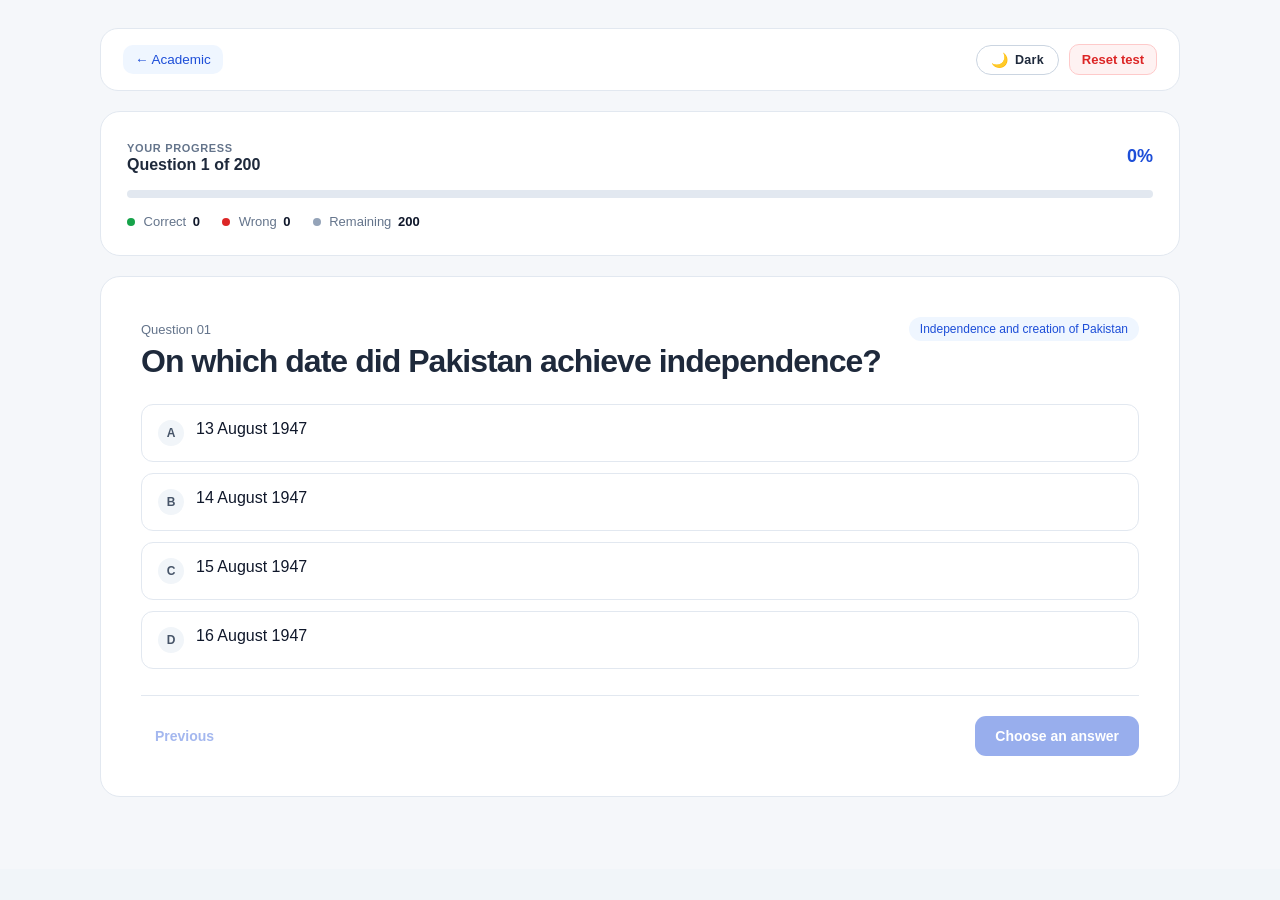
==== commit 41431b7c: "New things added" ====
--- a/quiz.html
+++ b/quiz.html
@@ -14,7 +14,7 @@
   <body class="quiz-page">
     <main class="app-shell">
       <header class="topbar">
-        <a class="back-link" href="index.html" aria-label="Back to dashboard">← Dashboard</a>
+        <a class="back-link" href="index.html#academic" aria-label="Back to Academic subjects">← Academic</a>
         <div class="topbar-actions">
           <button class="theme-toggle-button" id="theme-toggle" type="button" aria-label="Toggle dark theme" title="Toggle dark mode">
             <span class="theme-icon" aria-hidden="true">🌙</span>
--- a/styles.css
+++ b/styles.css
@@ -2601,3 +2601,1752 @@
   color: #fca5a5;
 }
 
+/* GTO Dashboard Section & Public Speaking */
+.category-gto {
+  background: linear-gradient(180deg, #ffffff 0%, #f0fdfa 100%);
+  border-color: #ccfbf1;
+}
+
+html[data-theme="dark"] .category-gto {
+  background: linear-gradient(180deg, #111827 0%, #0d2123 100%);
+  border-color: #115e59;
+}
+
+.gto-topics-shell {
+  display: grid;
+  gap: 20px;
+}
+
+.gto-page-title {
+  margin: 8px 0 6px;
+  font-size: clamp(20px, 2.8vw, 26px);
+  color: #0f172a;
+}
+
+.gto-topic-list {
+  display: grid;
+  gap: 16px;
+}
+
+.gto-topic-card {
+  padding: 18px 20px;
+  border: 1px solid #e2e8f0;
+  border-radius: 16px;
+  background: #f8fafc;
+  display: grid;
+  gap: 12px;
+  transition: border-color 0.2s ease, box-shadow 0.2s ease;
+}
+
+.gto-topic-card.is-practiced {
+  border-color: #16a34a;
+  border-left: 4px solid #16a34a;
+  background: #f0fdf4;
+}
+
+.gto-topic-header {
+  display: flex;
+  align-items: center;
+  justify-content: space-between;
+  gap: 12px;
+  flex-wrap: wrap;
+}
+
+.gto-topic-title-wrap {
+  display: flex;
+  align-items: center;
+  gap: 12px;
+}
+
+.gto-topic-num {
+  display: inline-flex;
+  align-items: center;
+  justify-content: center;
+  width: 32px;
+  height: 32px;
+  border-radius: 10px;
+  background: #e0f2fe;
+  color: #0369a1;
+  font-size: 13px;
+  font-weight: 800;
+  flex-shrink: 0;
+}
+
+.gto-topic-title {
+  margin: 0;
+  font-size: 17px;
+  font-weight: 750;
+  color: #0f172a;
+}
+
+.gto-practice-btn {
+  padding: 6px 14px;
+  border-radius: 999px;
+  border: 1px solid #cbd5e1;
+  background: #ffffff;
+  color: #334155;
+  font-size: 12.5px;
+  font-weight: 700;
+  cursor: pointer;
+  transition: all 0.15s ease;
+}
+
+.gto-practice-btn:hover {
+  border-color: #16a34a;
+  color: #15803d;
+}
+
+.gto-practice-btn.active {
+  background: #16a34a;
+  border-color: #16a34a;
+  color: #ffffff;
+}
+
+.gto-audio-box {
+  display: flex;
+  flex-direction: column;
+  gap: 6px;
+}
+
+.gto-audio-player {
+  width: 100%;
+  height: 40px;
+  border-radius: 10px;
+}
+
+.gto-audio-status {
+  margin: 0;
+  padding: 10px 14px;
+  border-radius: 10px;
+  background: #fffbeb;
+  border: 1px dashed #fcd34d;
+  color: #92400e;
+  font-size: 13px;
+}
+
+.gto-notes-input {
+  width: 100%;
+  padding: 10px 14px;
+  border: 1px solid #cbd5e1;
+  border-radius: 12px;
+  background: #ffffff;
+  color: #0f172a;
+  font-family: inherit;
+  font-size: 14px;
+  resize: vertical;
+}
+
+.gto-notes-input:focus {
+  outline: none;
+  border-color: #2563eb;
+  box-shadow: 0 0 0 3px rgba(37, 99, 235, 0.12);
+}
+
+html[data-theme="dark"] .gto-page-title,
+html[data-theme="dark"] .gto-topic-title {
+  color: #f8fafc;
+}
+
+html[data-theme="dark"] .gto-topic-card {
+  background: #131c2e;
+  border-color: #1f293d;
+}
+
+html[data-theme="dark"] .gto-topic-card.is-practiced {
+  background: #082315;
+  border-color: #166534;
+  border-left-color: #22c55e;
+}
+
+html[data-theme="dark"] .gto-topic-num {
+  background: #1e293b;
+  color: #93c5fd;
+}
+
+html[data-theme="dark"] .gto-practice-btn {
+  background: #1e293b;
+  border-color: #334155;
+  color: #cbd5e1;
+}
+
+html[data-theme="dark"] .gto-practice-btn:hover {
+  border-color: #22c55e;
+  color: #4ade80;
+}
+
+html[data-theme="dark"] .gto-practice-btn.active {
+  background: #16a34a;
+  border-color: #16a34a;
+  color: #ffffff;
+}
+
+html[data-theme="dark"] .gto-audio-status {
+  background: #271a06;
+  border-color: #78350f;
+  color: #fde68a;
+}
+
+html[data-theme="dark"] .gto-notes-input {
+  background: #0b1120;
+  border-color: #1f293d;
+  color: #f1f5f9;
+}
+
+/* ============================================================================
+   GTO Military Planning (Apple-inspired clean spacing, Model & Paper Sheet)
+   ============================================================================ */
+.mp-shell {
+  display: grid;
+  gap: 28px;
+  max-width: 1040px;
+  padding-bottom: 64px;
+}
+
+.mp-shell .topbar {
+  margin-bottom: 0;
+}
+
+.mp-selector-bar {
+  display: grid;
+  gap: 12px;
+  padding: 20px 24px;
+  border-radius: 20px;
+  border: 1px solid rgba(15, 23, 42, 0.08);
+  background: #ffffff;
+  box-shadow: 0 4px 20px rgba(15, 23, 42, 0.04);
+}
+
+.mp-selector-head {
+  display: flex;
+  align-items: center;
+  justify-content: space-between;
+  gap: 12px;
+}
+
+.mp-selector-count {
+  font-size: 12.5px;
+  font-weight: 600;
+  color: #64748b;
+}
+
+.mp-plan-tabs {
+  display: flex;
+  flex-wrap: wrap;
+  gap: 8px;
+  padding: 6px;
+  border-radius: 14px;
+  background: #f1f5f9;
+}
+
+.mp-plan-tab {
+  flex: 1 1 160px;
+  padding: 10px 14px;
+  border: none;
+  border-radius: 10px;
+  background: transparent;
+  color: #475569;
+  font-family: inherit;
+  font-size: 13px;
+  font-weight: 650;
+  letter-spacing: -0.01em;
+  cursor: pointer;
+  transition: all 0.18s ease;
+  text-align: center;
+}
+
+.mp-plan-tab:hover {
+  color: #0f172a;
+  background: rgba(255, 255, 255, 0.65);
+}
+
+.mp-plan-tab.active {
+  background: #ffffff;
+  color: #1d4ed8;
+  box-shadow: 0 2px 8px rgba(15, 23, 42, 0.08);
+}
+
+.mp-card {
+  padding: 28px 32px;
+  border-radius: 22px;
+  border: 1px solid rgba(15, 23, 42, 0.08);
+  box-shadow: 0 4px 24px rgba(15, 23, 42, 0.04);
+  display: grid;
+  gap: 20px;
+}
+
+.mp-section-head {
+  display: flex;
+  align-items: flex-end;
+  justify-content: space-between;
+  gap: 16px;
+  flex-wrap: wrap;
+}
+
+.mp-section-title {
+  margin: 8px 0 0;
+  font-size: clamp(20px, 2.5vw, 24px);
+  font-weight: 700;
+  letter-spacing: -0.02em;
+  color: #0f172a;
+}
+
+.mp-model-frame {
+  border: 1px solid rgba(15, 23, 42, 0.1);
+  border-radius: 18px;
+  overflow: hidden;
+  background: #f8fafc;
+}
+
+.mp-model-visual {
+  width: 100%;
+  background: #0f172a;
+}
+
+.mp-model-img {
+  display: block;
+  width: 100%;
+  max-height: 480px;
+  object-fit: contain;
+  background: #0f172a;
+  cursor: zoom-in;
+}
+
+.mp-svg-map {
+  display: block;
+  width: 100%;
+  height: auto;
+  max-height: 460px;
+}
+
+.mp-model-caption {
+  display: flex;
+  align-items: center;
+  justify-content: space-between;
+  gap: 16px;
+  flex-wrap: wrap;
+  padding: 14px 20px;
+  background: #f8fafc;
+  border-top: 1px solid #e2e8f0;
+  font-size: 13px;
+  color: #475569;
+}
+
+.mp-instructions-body {
+  display: grid;
+  gap: 18px;
+}
+
+.mp-narrative-box,
+.mp-issb-rules {
+  padding: 22px 24px;
+  border-radius: 16px;
+  border: 1px solid rgba(15, 23, 42, 0.07);
+  background: #f8fafc;
+}
+
+.mp-narrative-box h3,
+.mp-issb-rules h3 {
+  margin: 0 0 12px;
+  font-size: 16.5px;
+  font-weight: 700;
+  letter-spacing: -0.015em;
+  color: #0f172a;
+}
+
+.mp-narrative-box p {
+  margin: 0 0 14px;
+  color: #334155;
+  line-height: 1.65;
+}
+
+.mp-problem-list,
+.mp-issb-rules ol {
+  margin: 0;
+  padding-left: 20px;
+  display: grid;
+  gap: 10px;
+  color: #334155;
+  line-height: 1.6;
+}
+
+.mp-resources-grid {
+  margin-top: 18px;
+  display: grid;
+  grid-template-columns: repeat(auto-fit, minmax(205px, 1fr));
+  gap: 12px;
+}
+
+.mp-resource-chip {
+  padding: 12px 14px;
+  border-radius: 12px;
+  background: #ffffff;
+  border: 1px solid rgba(37, 99, 235, 0.14);
+  display: grid;
+  gap: 4px;
+}
+
+.mp-resource-chip strong {
+  font-size: 13.5px;
+  color: #1d4ed8;
+}
+
+.mp-resource-chip span {
+  font-size: 12.5px;
+  color: #64748b;
+}
+
+/* Authentic Paper Answer Sheet */
+.mp-paper-sheet {
+  padding: 32px 34px;
+  border-radius: 22px;
+  border: 1px solid rgba(15, 23, 42, 0.1);
+  border-top: 5px solid #2563eb;
+  background: #fffef9;
+  box-shadow: 0 8px 30px rgba(15, 23, 42, 0.05);
+  display: grid;
+  gap: 22px;
+}
+
+.mp-paper-header {
+  display: flex;
+  align-items: center;
+  justify-content: space-between;
+  gap: 12px;
+  flex-wrap: wrap;
+  padding-bottom: 14px;
+  border-bottom: 2px solid #cbd5e1;
+}
+
+.mp-paper-stamp {
+  display: inline-block;
+  font-size: 11px;
+  font-weight: 800;
+  letter-spacing: 0.08em;
+  color: #1d4ed8;
+  text-transform: uppercase;
+}
+
+.mp-paper-title {
+  margin: 2px 0 0;
+  font-size: 22px;
+  color: #0f172a;
+}
+
+.mp-paper-actions {
+  display: flex;
+  align-items: center;
+  gap: 8px;
+  flex-wrap: wrap;
+}
+
+.mp-paper-meta-fields {
+  display: grid;
+  gap: 12px;
+}
+
+.mp-field-group {
+  display: grid;
+  gap: 5px;
+}
+
+.mp-field-group label {
+  font-size: 13px;
+  font-weight: 800;
+  color: #1e293b;
+}
+
+.mp-line-input {
+  width: 100%;
+  padding: 9px 12px;
+  border: none;
+  border-bottom: 1.5px solid #94a3b8;
+  background: transparent;
+  color: #0f172a;
+  font-family: inherit;
+  font-size: 14.5px;
+}
+
+.mp-line-input:focus {
+  outline: none;
+  border-bottom-color: #2563eb;
+}
+
+.mp-table-wrap {
+  width: 100%;
+  overflow-x: auto;
+  border: 1.5px solid #94a3b8;
+  border-radius: 10px;
+  background: #ffffff;
+}
+
+.mp-plan-table {
+  width: 100%;
+  border-collapse: collapse;
+  min-width: 600px;
+}
+
+.mp-plan-table th {
+  padding: 11px 12px;
+  text-align: left;
+  font-size: 12.5px;
+  font-weight: 800;
+  text-transform: uppercase;
+  letter-spacing: 0.04em;
+  color: #0f172a;
+  background: #f1f5f9;
+  border-bottom: 1.5px solid #94a3b8;
+  border-right: 1px solid #cbd5e1;
+}
+
+.mp-plan-table th:last-child {
+  border-right: none;
+}
+
+.mp-plan-table td {
+  padding: 8px 10px;
+  border-bottom: 1px solid #cbd5e1;
+  border-right: 1px solid #e2e8f0;
+  vertical-align: top;
+}
+
+.mp-plan-table tr:last-child td {
+  border-bottom: none;
+}
+
+.mp-plan-table td:last-child {
+  border-right: none;
+}
+
+.mp-plan-table .col-step {
+  width: 44px;
+  text-align: center;
+  font-weight: 800;
+  color: #475569;
+  padding-top: 14px;
+}
+
+.mp-plan-table .col-actions {
+  width: 56%;
+}
+
+.mp-plan-table .col-time {
+  width: 17%;
+}
+
+.mp-plan-table .col-running {
+  width: 19%;
+}
+
+.mp-plan-table .col-del {
+  width: 42px;
+  text-align: center;
+  padding-top: 10px;
+}
+
+.mp-cell-textarea,
+.mp-cell-input {
+  width: 100%;
+  padding: 6px 8px;
+  border: 1px solid transparent;
+  border-radius: 6px;
+  background: transparent;
+  color: #0f172a;
+  font-family: inherit;
+  font-size: 14px;
+  line-height: 1.45;
+  resize: none;
+}
+
+.mp-cell-textarea:focus,
+.mp-cell-input:focus {
+  outline: none;
+  border-color: #3b82f6;
+  background: #eff6ff;
+}
+
+.mp-del-row-btn {
+  width: 26px;
+  height: 26px;
+  border-radius: 6px;
+  border: 1px solid #e2e8f0;
+  background: #ffffff;
+  color: #64748b;
+  font-size: 16px;
+  line-height: 1;
+  cursor: pointer;
+}
+
+.mp-del-row-btn:hover:not(:disabled) {
+  background: #fee2e2;
+  border-color: #ef4444;
+  color: #b91c1c;
+}
+
+.mp-del-row-btn:disabled {
+  opacity: 0.35;
+  cursor: not-allowed;
+}
+
+.mp-paper-footer {
+  display: flex;
+  align-items: center;
+  justify-content: space-between;
+  gap: 12px;
+  flex-wrap: wrap;
+}
+
+.mp-sample-box {
+  margin-top: 8px;
+  padding: 18px;
+  border-radius: 14px;
+  border: 1px solid #bfdbfe;
+  background: #eff6ff;
+}
+
+.mp-sample-head {
+  display: flex;
+  align-items: center;
+  justify-content: space-between;
+  gap: 10px;
+  margin-bottom: 8px;
+}
+
+.mp-sample-head h3 {
+  margin: 0;
+  font-size: 16px;
+  color: #1e3a8a;
+}
+
+.mp-sample-table {
+  background: #ffffff;
+  border-radius: 8px;
+  overflow: hidden;
+  font-size: 13.5px;
+}
+
+/* Map Zoom Modal */
+.mp-modal {
+  position: fixed;
+  inset: 0;
+  z-index: 9999;
+  background: rgba(15, 23, 42, 0.85);
+  display: flex;
+  align-items: center;
+  justify-content: center;
+  padding: 20px;
+}
+
+.mp-modal.hidden {
+  display: none;
+}
+
+.mp-modal-content {
+  position: relative;
+  max-width: 1100px;
+  max-height: 92vh;
+}
+
+.mp-modal-img {
+  display: block;
+  max-width: 100%;
+  max-height: 88vh;
+  border-radius: 14px;
+  box-shadow: 0 24px 60px rgba(0, 0, 0, 0.55);
+}
+
+.mp-modal-close {
+  position: absolute;
+  top: -14px;
+  right: -14px;
+  width: 36px;
+  height: 36px;
+  border-radius: 999px;
+  border: none;
+  background: #ffffff;
+  color: #0f172a;
+  font-size: 18px;
+  font-weight: 800;
+  cursor: pointer;
+  box-shadow: 0 4px 12px rgba(0, 0, 0, 0.3);
+}
+
+/* Dark Theme Overrides for Military Planning */
+html[data-theme="dark"] .mp-selector-bar {
+  background: #111827;
+  border-color: #1f293d;
+}
+
+html[data-theme="dark"] .mp-selector-count {
+  color: #94a3b8;
+}
+
+html[data-theme="dark"] .mp-plan-tabs {
+  background: #0b1120;
+}
+
+html[data-theme="dark"] .mp-plan-tab {
+  color: #94a3b8;
+}
+
+html[data-theme="dark"] .mp-plan-tab:hover {
+  color: #f8fafc;
+  background: rgba(30, 41, 59, 0.7);
+}
+
+html[data-theme="dark"] .mp-plan-tab.active {
+  background: #1e293b;
+  color: #60a5fa;
+  box-shadow: 0 2px 10px rgba(0, 0, 0, 0.35);
+}
+
+.mp-modal-visual svg {
+  width: min(92vw, 960px);
+  height: auto;
+  border-radius: 14px;
+}
+
+@media (max-width: 720px) {
+  .mp-card,
+  .mp-paper-sheet,
+  .mp-selector-bar {
+    padding: 20px 18px;
+    border-radius: 18px;
+  }
+}
+
+html[data-theme="dark"] .mp-section-title,
+html[data-theme="dark"] .mp-narrative-box h3,
+html[data-theme="dark"] .mp-issb-rules h3,
+html[data-theme="dark"] .mp-paper-title {
+  color: #f8fafc;
+}
+
+html[data-theme="dark"] .mp-model-frame,
+html[data-theme="dark"] .mp-narrative-box,
+html[data-theme="dark"] .mp-issb-rules {
+  background: #131c2e;
+  border-color: #1f293d;
+}
+
+html[data-theme="dark"] .mp-model-caption {
+  background: #0f172a;
+  border-top-color: #1f293d;
+  color: #94a3b8;
+}
+
+html[data-theme="dark"] .mp-narrative-box p,
+html[data-theme="dark"] .mp-problem-list,
+html[data-theme="dark"] .mp-issb-rules ol {
+  color: #cbd5e1;
+}
+
+html[data-theme="dark"] .mp-resource-chip {
+  background: #0b1120;
+  border-color: #1e3a8a;
+}
+
+html[data-theme="dark"] .mp-resource-chip strong {
+  color: #60a5fa;
+}
+
+html[data-theme="dark"] .mp-resource-chip span {
+  color: #94a3b8;
+}
+
+html[data-theme="dark"] .mp-paper-sheet {
+  background: #111827;
+  border-color: #1f293d;
+  border-top-color: #3b82f6;
+}
+
+html[data-theme="dark"] .mp-paper-header {
+  border-bottom-color: #1f293d;
+}
+
+html[data-theme="dark"] .mp-paper-stamp {
+  color: #60a5fa;
+}
+
+html[data-theme="dark"] .mp-field-group label {
+  color: #e2e8f0;
+}
+
+html[data-theme="dark"] .mp-line-input {
+  color: #f8fafc;
+  border-bottom-color: #334155;
+}
+
+html[data-theme="dark"] .mp-table-wrap {
+  background: #0b1120;
+  border-color: #334155;
+}
+
+html[data-theme="dark"] .mp-plan-table th {
+  background: #1e293b;
+  color: #f8fafc;
+  border-bottom-color: #334155;
+  border-right-color: #334155;
+}
+
+html[data-theme="dark"] .mp-plan-table td {
+  border-bottom-color: #1f293d;
+  border-right-color: #1f293d;
+}
+
+html[data-theme="dark"] .mp-plan-table .col-step {
+  color: #94a3b8;
+}
+
+html[data-theme="dark"] .mp-cell-textarea,
+html[data-theme="dark"] .mp-cell-input {
+  color: #f1f5f9;
+}
+
+html[data-theme="dark"] .mp-cell-textarea:focus,
+html[data-theme="dark"] .mp-cell-input:focus {
+  background: #172554;
+}
+
+html[data-theme="dark"] .mp-del-row-btn {
+  background: #1e293b;
+  border-color: #334155;
+  color: #94a3b8;
+}
+
+html[data-theme="dark"] .mp-sample-box {
+  background: #131c2e;
+  border-color: #1e40af;
+}
+
+html[data-theme="dark"] .mp-sample-head h3 {
+  color: #93c5fd;
+}
+
+html[data-theme="dark"] .mp-sample-table {
+  background: #0b1120;
+  color: #e2e8f0;
+}
+
+@media print {
+  .topbar,
+  .test-switcher,
+  .issb-progress-card,
+  .mp-paper-actions,
+  .mp-paper-footer,
+  .col-del,
+  .mp-sample-box {
+    display: none !important;
+  }
+  .mp-paper-sheet {
+    box-shadow: none;
+    border: 1px solid #000;
+  }
+}
+
+/* ============================================================================
+   Psychological Visual Comfort Theme & Calm Typography (Light & Dark)
+   ============================================================================ */
+:root {
+  --apple-bg: #f5f7fa;
+  --apple-card: #ffffff;
+  --apple-card-nested: #f8fafc;
+  --apple-border: #e2e8f0;
+  --apple-border-subtle: #edf2f7;
+  --apple-label: #1e293b;
+  --apple-label-secondary: #64748b;
+  --apple-blue: #2563eb;
+}
+
+html[data-theme="dark"] {
+  --apple-bg: #0f1117;
+  --apple-card: #181b22;
+  --apple-card-nested: #1f242d;
+  --apple-border: #2a303c;
+  --apple-border-subtle: #232832;
+  --apple-label: #f1f5f9;
+  --apple-label-secondary: #94a3b8;
+  --apple-blue: #3b82f6;
+}
+
+/* Eye-Friendly Page Canvas */
+body {
+  background: var(--apple-bg);
+  color: var(--apple-label);
+}
+
+html[data-theme="dark"] body {
+  background: var(--apple-bg);
+  color: var(--apple-label);
+}
+
+/* Softened, Calm Typography Weights */
+.portal-title,
+.category-title,
+.gto-page-title,
+.gto-topic-title,
+.mp-section-title,
+.mp-narrative-box h3,
+.mp-paper-title,
+#prompt-text,
+#question-text {
+  font-weight: 600;
+  color: var(--apple-label);
+}
+
+.eyebrow,
+.muted-label {
+  font-weight: 600;
+  font-size: 11px;
+  letter-spacing: 0.06em;
+  color: var(--apple-label-secondary);
+}
+
+.wat-word-display {
+  font-weight: 700;
+}
+
+.likert-option,
+.option,
+.test-tab,
+.stat-chip,
+.category-count,
+.back-link,
+.topic-pill,
+.question-number,
+.hub-back-button,
+.practice-item-status-pill,
+.variation-badge,
+.qa-v-badge {
+  font-weight: 500;
+}
+
+.stat-chip strong,
+.variation-hint,
+.variation-word-count {
+  font-weight: 500;
+}
+
+/* Fixed Top Navigation Bar (.topbar) as Clean Nav Card */
+.topbar {
+  padding: 15px 22px;
+  border-radius: 18px;
+  background: var(--apple-card);
+  border: 1px solid var(--apple-border);
+  box-shadow: none;
+}
+
+.topbar-badge {
+  background: transparent !important;
+  border: none !important;
+  padding: 0;
+  font-weight: 500;
+  color: var(--apple-label);
+}
+
+html[data-theme="dark"] .topbar {
+  background: var(--apple-card);
+  border: 1px solid var(--apple-border);
+  box-shadow: none;
+}
+
+html[data-theme="dark"] .topbar-badge {
+  background: transparent !important;
+  border: none !important;
+  color: var(--apple-label);
+}
+
+/* Ensure .quiz-card has proper card geometry */
+.quiz-card {
+  margin-top: 20px;
+  padding: 28px 32px;
+  border-radius: 22px;
+}
+
+.mp-shell .quiz-card {
+  margin-top: 0;
+}
+
+/* Calm, Clean Card Borders & Surfaces — Light Mode */
+.portal-header,
+.category-card,
+.category-issb,
+.category-gto,
+.progress-card,
+.question-card,
+.complete-card,
+.report-card,
+.quiz-card,
+.mp-card {
+  background: var(--apple-card);
+  border: 1px solid var(--apple-border);
+  box-shadow: none;
+}
+
+.test-switcher {
+  background: var(--apple-card);
+  border: 1px solid var(--apple-border);
+}
+
+.gto-topic-card,
+.mp-narrative-box,
+.mp-model-frame,
+.metric-box,
+.qa-item,
+.ai-review-item,
+.olq-score-card,
+.item-timer-pill,
+.total-timer-pill {
+  background: var(--apple-card-nested);
+  border: 1px solid var(--apple-border);
+}
+
+.option,
+.likert-option,
+.sim-text-input,
+.sim-textarea,
+.gto-notes-input {
+  border: 1px solid var(--apple-border);
+}
+
+.mp-paper-sheet {
+  background: #ffffff;
+  border: 1px solid var(--apple-border);
+  border-top: 3px solid var(--apple-blue);
+  box-shadow: none;
+}
+
+.mp-table-wrap {
+  border: 1px solid var(--apple-border);
+}
+
+.mp-plan-table th,
+.mp-plan-table td {
+  border-color: var(--apple-border-subtle);
+}
+
+.mp-resource-chip {
+  background: var(--apple-card);
+  border: 1px solid var(--apple-border);
+}
+
+.mp-resource-chip strong,
+.mp-paper-stamp,
+.stat-chip strong {
+  color: var(--apple-blue);
+}
+
+.muted-small,
+.test-instruction {
+  color: var(--apple-label-secondary);
+}
+
+/* Soothing Pastel Dashboard & Topic Tiles — Light Mode */
+.quiz-tile {
+  border-radius: 18px;
+  box-shadow: none;
+  transition: border-color 0.15s ease, background-color 0.15s ease;
+}
+
+.quiz-tile:hover {
+  transform: none;
+  box-shadow: none;
+}
+
+.quiz-tile .tile-content strong {
+  font-size: 18px;
+  font-weight: 600;
+  color: #1e293b;
+}
+
+.quiz-tile .tile-meta {
+  font-size: 13.5px;
+  font-weight: 400;
+  line-height: 1.45;
+  color: #475569;
+  opacity: 1;
+}
+
+.quiz-tile .tile-tag {
+  font-size: 11.5px;
+  font-weight: 500;
+}
+
+.quiz-tile .tile-progress {
+  font-size: 12.5px;
+  font-weight: 500;
+}
+
+.tile-blue {
+  background: linear-gradient(135deg, #f3f7ff 0%, #e7f0fe 100%);
+  border: 1px solid #bfdbfe;
+  color: #1e293b;
+}
+.tile-blue .tile-tag,
+.tile-blue .tile-progress {
+  background: rgba(37, 99, 235, 0.1);
+  color: #1d4ed8;
+  border: 1px solid rgba(37, 99, 235, 0.18);
+}
+
+.tile-green {
+  background: linear-gradient(135deg, #f2fbf7 0%, #e1f7ee 100%);
+  border: 1px solid #a7f3d0;
+  color: #1e293b;
+}
+.tile-green .tile-tag,
+.tile-green .tile-progress {
+  background: rgba(16, 185, 129, 0.12);
+  color: #047857;
+  border: 1px solid rgba(16, 185, 129, 0.2);
+}
+
+.tile-orange {
+  background: linear-gradient(135deg, #fffcf2 0%, #fef5d8 100%);
+  border: 1px solid #fde68a;
+  color: #1e293b;
+}
+.tile-orange .tile-tag,
+.tile-orange .tile-progress {
+  background: rgba(217, 119, 6, 0.12);
+  color: #92400e;
+  border: 1px solid rgba(217, 119, 6, 0.2);
+}
+
+.tile-purple {
+  background: linear-gradient(135deg, #fbf7ff 0%, #f3ebfe 100%);
+  border: 1px solid #ddd6fe;
+  color: #1e293b;
+}
+.tile-purple .tile-tag,
+.tile-purple .tile-progress {
+  background: rgba(124, 58, 237, 0.1);
+  color: #5b21b6;
+  border: 1px solid rgba(124, 58, 237, 0.18);
+}
+
+.tile-teal {
+  background: linear-gradient(135deg, #f2fcfb 0%, #dff7f4 100%);
+  border: 1px solid #99f6e4;
+  color: #1e293b;
+}
+.tile-teal .tile-tag,
+.tile-teal .tile-progress {
+  background: rgba(13, 148, 136, 0.11);
+  color: #0f766e;
+  border: 1px solid rgba(13, 148, 136, 0.2);
+}
+
+.tile-slate {
+  background: linear-gradient(135deg, #f8fafc 0%, #eef2f6 100%);
+  border: 1px solid #cbd5e1;
+  color: #1e293b;
+}
+.tile-slate .tile-tag,
+.tile-slate .tile-progress {
+  background: rgba(71, 85, 105, 0.1);
+  color: #334155;
+  border: 1px solid rgba(71, 85, 105, 0.18);
+}
+
+.tile-progress.has-progress {
+  background: #ffffff !important;
+  color: #1e293b !important;
+  border: 1px solid rgba(30, 41, 59, 0.14) !important;
+}
+
+/* Calm, Comfortable Surfaces & Borders — Dark Mode */
+html[data-theme="dark"] .portal-header,
+html[data-theme="dark"] .category-card,
+html[data-theme="dark"] .category-issb,
+html[data-theme="dark"] .category-gto,
+html[data-theme="dark"] .progress-card,
+html[data-theme="dark"] .question-card,
+html[data-theme="dark"] .complete-card,
+html[data-theme="dark"] .report-card,
+html[data-theme="dark"] .quiz-card,
+html[data-theme="dark"] .mp-card,
+html[data-theme="dark"] .mp-paper-sheet,
+html[data-theme="dark"] .gemini-assessment-box,
+html[data-theme="dark"] .test-switcher {
+  background: var(--apple-card);
+  border: 1px solid var(--apple-border);
+  box-shadow: none;
+}
+
+html[data-theme="dark"] .mp-paper-sheet {
+  border-top: 3px solid var(--apple-blue);
+}
+
+html[data-theme="dark"] .gto-topic-card,
+html[data-theme="dark"] .mp-narrative-box,
+html[data-theme="dark"] .mp-model-frame,
+html[data-theme="dark"] .metric-box,
+html[data-theme="dark"] .qa-item,
+html[data-theme="dark"] .qa-item.qa-answered,
+html[data-theme="dark"] .ai-review-item,
+html[data-theme="dark"] .olq-score-card,
+html[data-theme="dark"] .mp-resource-chip,
+html[data-theme="dark"] .item-timer-pill,
+html[data-theme="dark"] .total-timer-pill {
+  background: var(--apple-card-nested);
+  border: 1px solid #2e3645;
+}
+
+html[data-theme="dark"] .options .option,
+html[data-theme="dark"] .likert-option,
+html[data-theme="dark"] .sim-text-input,
+html[data-theme="dark"] .sim-textarea,
+html[data-theme="dark"] .gto-notes-input {
+  background: var(--apple-card-nested);
+  border: 1px solid #303846;
+  color: var(--apple-label);
+}
+
+html[data-theme="dark"] .gto-topic-card.is-practiced {
+  background: #13281d;
+  border-color: #2f9e66;
+  border-left: 4px solid #34d399;
+}
+
+html[data-theme="dark"] .mp-model-caption {
+  background: #1c212b;
+  border-top: 1px solid #2e3645;
+  color: var(--apple-label-secondary);
+}
+
+html[data-theme="dark"] .mp-table-wrap {
+  background: #181b22;
+  border: 1px solid #2e3645;
+}
+
+html[data-theme="dark"] .mp-plan-table th {
+  background: #222733;
+  color: var(--apple-label);
+  border-color: #2e3645;
+}
+
+html[data-theme="dark"] .mp-plan-table td {
+  border-color: #262c38;
+}
+
+/* Soothing Deep Tinted Tiles — Dark Mode */
+html[data-theme="dark"] .quiz-tile .tile-content strong {
+  color: #f1f5f9;
+}
+
+html[data-theme="dark"] .quiz-tile .tile-meta {
+  color: #94a3b8;
+  opacity: 1;
+}
+
+html[data-theme="dark"] .tile-blue {
+  background: linear-gradient(135deg, #162238 0%, #1b2c47 100%);
+  border: 1px solid #2e4a7d;
+  color: #f1f5f9;
+}
+html[data-theme="dark"] .tile-blue .tile-tag,
+html[data-theme="dark"] .tile-blue .tile-progress {
+  background: rgba(59, 130, 246, 0.18);
+  color: #93c5fd;
+  border: 1px solid rgba(96, 165, 250, 0.28);
+}
+
+html[data-theme="dark"] .tile-green {
+  background: linear-gradient(135deg, #122823 0%, #16332c 100%);
+  border: 1px solid #225e4c;
+  color: #f1f5f9;
+}
+html[data-theme="dark"] .tile-green .tile-tag,
+html[data-theme="dark"] .tile-green .tile-progress {
+  background: rgba(16, 185, 129, 0.18);
+  color: #6ee7b7;
+  border: 1px solid rgba(52, 211, 153, 0.28);
+}
+
+html[data-theme="dark"] .tile-orange {
+  background: linear-gradient(135deg, #271d14 0%, #312316 100%);
+  border: 1px solid #6b4721;
+  color: #f1f5f9;
+}
+html[data-theme="dark"] .tile-orange .tile-tag,
+html[data-theme="dark"] .tile-orange .tile-progress {
+  background: rgba(245, 158, 11, 0.18);
+  color: #fde68a;
+  border: 1px solid rgba(251, 191, 36, 0.28);
+}
+
+html[data-theme="dark"] .tile-purple {
+  background: linear-gradient(135deg, #211833 0%, #2a1e41 100%);
+  border: 1px solid #533a82;
+  color: #f1f5f9;
+}
+html[data-theme="dark"] .tile-purple .tile-tag,
+html[data-theme="dark"] .tile-purple .tile-progress {
+  background: rgba(168, 85, 247, 0.18);
+  color: #e9d5ff;
+  border: 1px solid rgba(192, 132, 252, 0.28);
+}
+
+html[data-theme="dark"] .tile-teal {
+  background: linear-gradient(135deg, #122728 0%, #163133 100%);
+  border: 1px solid #225e61;
+  color: #f1f5f9;
+}
+html[data-theme="dark"] .tile-teal .tile-tag,
+html[data-theme="dark"] .tile-teal .tile-progress {
+  background: rgba(20, 184, 166, 0.18);
+  color: #99f6e4;
+  border: 1px solid rgba(45, 212, 191, 0.28);
+}
+
+html[data-theme="dark"] .tile-slate {
+  background: linear-gradient(135deg, #1b1f29 0%, #232834 100%);
+  border: 1px solid #3c4557;
+  color: #f1f5f9;
+}
+html[data-theme="dark"] .tile-slate .tile-tag,
+html[data-theme="dark"] .tile-slate .tile-progress {
+  background: rgba(148, 163, 184, 0.16);
+  color: #cbd5e1;
+  border: 1px solid rgba(148, 163, 184, 0.28);
+}
+
+html[data-theme="dark"] .tile-progress.has-progress {
+  background: rgba(241, 245, 249, 0.92) !important;
+  color: #1e293b !important;
+}
+
+html[data-theme="dark"] .stat-chip,
+html[data-theme="dark"] .theme-toggle-button,
+html[data-theme="dark"] .back-link,
+html[data-theme="dark"] .category-count {
+  background: var(--apple-card-nested);
+  border: 1px solid #2e3645;
+  color: var(--apple-label);
+}
+
+html[data-theme="dark"] .eyebrow,
+html[data-theme="dark"] .muted-label,
+html[data-theme="dark"] .muted-small,
+html[data-theme="dark"] .test-instruction,
+html[data-theme="dark"] .mp-narrative-box p,
+html[data-theme="dark"] .mp-problem-list {
+  color: var(--apple-label-secondary);
+}
+
+html[data-theme="dark"] .portal-title,
+html[data-theme="dark"] .category-title,
+html[data-theme="dark"] .gto-page-title,
+html[data-theme="dark"] .gto-topic-title,
+html[data-theme="dark"] .mp-section-title,
+html[data-theme="dark"] .mp-narrative-box h3,
+html[data-theme="dark"] .mp-paper-title {
+  color: var(--apple-label);
+}
+
+/* ============================================================================
+   3-Card Hub Dashboard & Untimed 3x Variations Practice Mode
+   ============================================================================ */
+.hub-overview-card {
+  margin-top: 6px;
+}
+
+.hub-cards-grid {
+  display: grid;
+  grid-template-columns: repeat(3, 1fr);
+  gap: 20px;
+}
+
+button.quiz-tile.hub-main-card {
+  width: 100%;
+  min-height: 184px;
+  padding: 24px;
+  text-align: left;
+  cursor: pointer;
+}
+
+.hub-main-card .tile-content strong {
+  font-size: 20px;
+  font-weight: 600;
+  letter-spacing: -0.02em;
+  margin-top: 4px;
+}
+
+.hub-main-card .tile-meta {
+  font-size: 13.5px;
+  font-weight: 400;
+  line-height: 1.45;
+  margin-top: 2px;
+}
+
+.hub-main-card .tile-progress {
+  margin-top: 16px;
+  align-self: flex-start;
+  width: fit-content;
+}
+
+.hub-detail-view {
+  display: grid;
+  gap: 18px;
+}
+
+.hub-detail-header {
+  display: flex;
+  align-items: center;
+  justify-content: space-between;
+  gap: 14px;
+  flex-wrap: wrap;
+  padding: 13px 20px;
+  border-radius: 16px;
+  background: var(--apple-card);
+  border: 1px solid var(--apple-border);
+  box-shadow: none;
+}
+
+.hub-back-button {
+  display: inline-flex;
+  align-items: center;
+  gap: 6px;
+  padding: 8px 14px;
+  border-radius: 10px;
+  border: 1px solid var(--apple-border);
+  background: var(--apple-card-nested);
+  color: var(--apple-label);
+  font-size: 13.5px;
+  font-weight: 500;
+  transition: border-color 0.14s ease, color 0.14s ease, background-color 0.14s ease;
+}
+
+.hub-back-button:hover {
+  border-color: var(--apple-blue);
+  color: var(--apple-blue);
+  transform: none;
+}
+
+.hub-breadcrumb {
+  color: var(--apple-label-secondary);
+  font-size: 13.5px;
+}
+
+.hub-breadcrumb strong {
+  font-weight: 600;
+  color: var(--apple-label);
+}
+
+/* Practice Mode Header & Status Pills */
+.practice-mode-pill {
+  min-width: 170px;
+}
+
+.practice-no-timer-pill {
+  background: rgba(16, 185, 129, 0.12) !important;
+  border-color: rgba(16, 185, 129, 0.28) !important;
+  color: #047857 !important;
+}
+
+.practice-item-status-pill {
+  display: inline-flex;
+  align-items: center;
+  padding: 6px 12px;
+  border-radius: 999px;
+  background: var(--apple-card-nested);
+  border: 1px solid var(--apple-border);
+  color: var(--apple-label-secondary);
+  font-size: 12.5px;
+  font-weight: 500;
+}
+
+.practice-item-status-pill.partial {
+  background: #eff6ff;
+  border-color: #93c5fd;
+  color: #1d4ed8;
+}
+
+.practice-item-status-pill.all-done {
+  background: #ecfdf5;
+  border-color: #6ee7b7;
+  color: #047857;
+}
+
+/* 3-Variation Field Cards */
+.practice-variations-grid {
+  display: grid;
+  gap: 14px;
+}
+
+.practice-opi-variations {
+  margin-top: 22px;
+  padding-top: 18px;
+  border-top: 1px solid var(--apple-border-subtle);
+}
+
+.practice-variations-heading {
+  margin: 0 0 4px;
+  color: var(--apple-label);
+  font-size: 14px;
+  font-weight: 600;
+}
+
+.variation-field-card {
+  display: grid;
+  gap: 10px;
+  padding: 16px 18px;
+  border-radius: 16px;
+  background: var(--apple-card-nested);
+  border: 1px solid var(--apple-border);
+  transition: border-color 0.16s ease, background-color 0.16s ease;
+}
+
+.variation-field-card.is-filled {
+  border-color: #6ee7b7;
+}
+
+.variation-header {
+  display: flex;
+  align-items: center;
+  justify-content: space-between;
+  gap: 10px;
+  flex-wrap: wrap;
+}
+
+.variation-title-group {
+  display: flex;
+  align-items: center;
+  gap: 8px;
+  flex-wrap: wrap;
+}
+
+.variation-badge {
+  display: inline-flex;
+  align-items: center;
+  padding: 3px 10px;
+  border-radius: 999px;
+  background: rgba(37, 99, 235, 0.1);
+  color: #1d4ed8;
+  border: 1px solid rgba(37, 99, 235, 0.2);
+  font-size: 11.5px;
+  font-weight: 500;
+  letter-spacing: 0.03em;
+  text-transform: uppercase;
+}
+
+.variation-field-card.is-filled .variation-badge {
+  background: rgba(16, 185, 129, 0.12);
+  color: #047857;
+  border-color: rgba(16, 185, 129, 0.25);
+}
+
+.variation-hint {
+  color: var(--apple-label-secondary);
+  font-size: 12.5px;
+  font-weight: 500;
+}
+
+.variation-word-count {
+  color: var(--apple-label-secondary);
+  font-size: 12px;
+  font-weight: 400;
+}
+
+.variation-sct-preview {
+  margin: 0;
+  padding: 10px 14px;
+  font-size: 14px;
+}
+
+.practice-variation-textarea {
+  min-height: 98px;
+}
+
+.map-dot.all-three-done {
+  box-shadow: 0 0 0 1.5px #10b981;
+}
+
+/* Practice Report Variation Rows */
+.qa-variations-list {
+  display: grid;
+  gap: 8px;
+  margin-top: 6px;
+}
+
+.qa-variation-row {
+  display: flex;
+  align-items: flex-start;
+  gap: 10px;
+  padding: 9px 12px;
+  border-radius: 10px;
+  background: var(--apple-card);
+  border: 1px solid var(--apple-border-subtle);
+}
+
+.qa-v-badge {
+  flex-shrink: 0;
+  padding: 2px 8px;
+  border-radius: 999px;
+  background: rgba(37, 99, 235, 0.1);
+  color: #1d4ed8;
+  font-size: 11.5px;
+  font-weight: 500;
+}
+
+.qa-v-text {
+  color: var(--apple-label);
+  font-size: 14px;
+  line-height: 1.45;
+  word-break: break-word;
+}
+
+/* Dark Theme Overrides for 3-Card Hub & Practice Mode */
+html[data-theme="dark"] .hub-detail-header {
+  background: var(--apple-card);
+  border-color: var(--apple-border);
+  box-shadow: none;
+}
+
+html[data-theme="dark"] .hub-back-button {
+  background: var(--apple-card-nested);
+  border-color: #2e3645;
+  color: var(--apple-label);
+}
+
+html[data-theme="dark"] .hub-back-button:hover {
+  border-color: var(--apple-blue);
+  color: #93c5fd;
+}
+
+html[data-theme="dark"] .practice-no-timer-pill {
+  background: rgba(16, 185, 129, 0.16) !important;
+  border-color: rgba(52, 211, 153, 0.32) !important;
+  color: #6ee7b7 !important;
+}
+
+html[data-theme="dark"] .practice-item-status-pill {
+  background: var(--apple-card-nested);
+  border-color: #2e3645;
+  color: var(--apple-label-secondary);
+}
+
+html[data-theme="dark"] .practice-item-status-pill.partial {
+  background: rgba(59, 130, 246, 0.16);
+  border-color: #2e4a7d;
+  color: #93c5fd;
+}
+
+html[data-theme="dark"] .practice-item-status-pill.all-done {
+  background: rgba(16, 185, 129, 0.16);
+  border-color: #225e4c;
+  color: #6ee7b7;
+}
+
+html[data-theme="dark"] .variation-field-card {
+  background: var(--apple-card-nested);
+  border-color: #2e3645;
+}
+
+html[data-theme="dark"] .variation-field-card.is-filled {
+  border-color: #225e4c;
+}
+
+html[data-theme="dark"] .variation-badge {
+  background: rgba(59, 130, 246, 0.18);
+  color: #93c5fd;
+  border-color: rgba(96, 165, 250, 0.28);
+}
+
+html[data-theme="dark"] .variation-field-card.is-filled .variation-badge {
+  background: rgba(16, 185, 129, 0.18);
+  color: #6ee7b7;
+  border-color: rgba(52, 211, 153, 0.3);
+}
+
+html[data-theme="dark"] .qa-variation-row {
+  background: #181b22;
+  border-color: #2a303c;
+}
+
+html[data-theme="dark"] .qa-v-badge {
+  background: rgba(59, 130, 246, 0.18);
+  color: #93c5fd;
+}
+
+@media (max-width: 900px) {
+  .hub-cards-grid {
+    grid-template-columns: 1fr;
+  }
+  button.quiz-tile.hub-main-card {
+    min-height: 170px;
+  }
+}
+
+/* ============================================================================
+   Flat Apple-Style Surfaces — Zero Shadows, Focus Halos & Glows (Light & Dark)
+   ============================================================================ */
+*,
+*::before,
+*::after {
+  box-shadow: none !important;
+  text-shadow: none !important;
+}
+
+.wat-projector-shell::before {
+  display: none !important;
+}
+
+.wat-projector-shell,
+html[data-theme="dark"] .wat-projector-shell {
+  background: var(--apple-card-nested);
+  border: 1px solid var(--apple-border);
+  box-shadow: none !important;
+}
+
+.wat-word-display,
+html[data-theme="dark"] .wat-word-display {
+  color: var(--apple-label);
+  text-shadow: none !important;
+}
+
+.sim-text-input:focus,
+.sim-textarea:focus,
+.gto-notes-input:focus,
+html[data-theme="dark"] .sim-text-input:focus,
+html[data-theme="dark"] .sim-textarea:focus,
+html[data-theme="dark"] .gto-notes-input:focus {
+  outline: none;
+  border-color: var(--apple-blue);
+  box-shadow: none !important;
+}
+
+.quiz-tile:hover,
+.hub-main-card:hover,
+.gto-topic-card:hover,
+.theme-toggle-button:hover,
+.theme-toggle-button:active,
+.theme-toggle-button:hover .theme-icon,
+.hub-back-button:hover,
+.option:hover:not(:disabled),
+.likert-option:hover,
+.primary-button:hover:not(:disabled),
+.secondary-button:hover:not(:disabled),
+.test-tab:hover,
+.map-dot:hover,
+.mp-plan-tab:hover,
+html[data-theme="dark"] .quiz-tile:hover,
+html[data-theme="dark"] .theme-toggle-button:hover {
+  transform: none !important;
+  box-shadow: none !important;
+}
+
+.quiz-tile:hover,
+.hub-main-card:hover {
+  filter: brightness(0.975);
+}
+
+html[data-theme="dark"] .quiz-tile:hover,
+html[data-theme="dark"] .hub-main-card:hover {
+  filter: brightness(1.06);
+}
+
+
+
+
+
